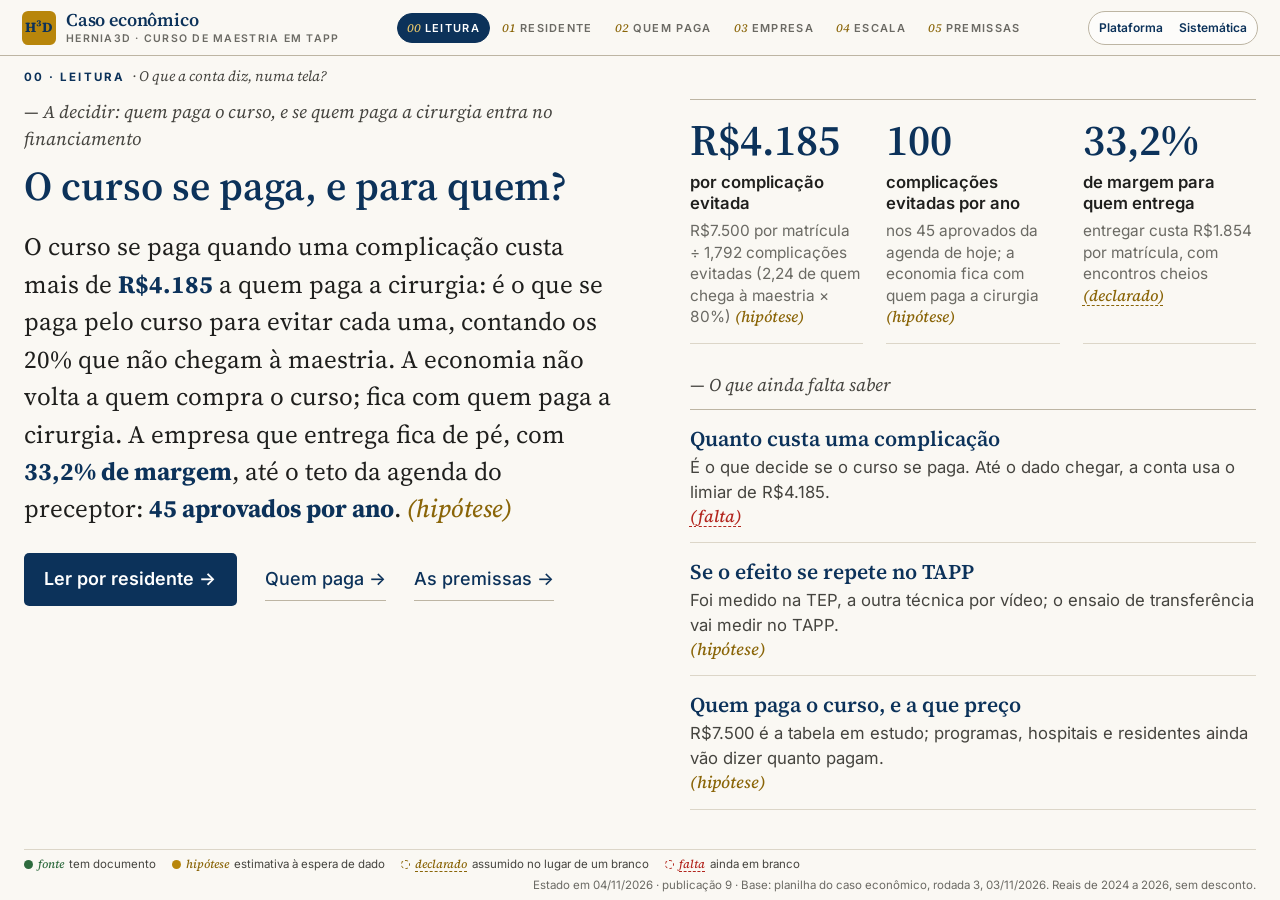
==== caso-economico/index.html @ 8621f770 "Publicação 9: As três peças As três peças passam a apontar umas para as outras: na barra da Sistemát" ====
<!doctype html>
<html lang="pt-BR">
<head>
<meta charset="utf-8">
<meta name="robots" content="noindex">
<meta name="description" content="Caso econômico do curso de maestria em TAPP Hernia3D: quanto custa, quanto evita, e para quem. Rodada 3 das premissas.">
<meta name="viewport" content="width=device-width, initial-scale=1">
<title>Caso Econômico Hernia3D</title>
<meta name="publicacao" content="9|2026-11-04">
<link rel="preconnect" href="https://fonts.googleapis.com">
<link rel="preconnect" href="https://fonts.gstatic.com" crossorigin>
<link href="https://fonts.googleapis.com/css2?family=Source+Serif+4:ital,opsz,wght@0,8..60,400;0,8..60,600;0,8..60,700;1,8..60,400;1,8..60,500&family=Inter:wght@400;500;600;700&display=swap" rel="stylesheet">
<style>
/* ============================================================
   Caso econômico Hernia3D, no molde da Sistemática (03/11/2026)
   Seis abas, uma tela cada, sem rolagem no desktop: a conta abre pela leitura (a decisão, a resposta, um número por
   razão, o que falta saber), e cada número sublinhado abre a sua conta na coluna da direita.
   A conta é por matrícula: só 80% chegam à maestria, e quem não chega também paga.
   Cores: vermelho, o que pesa (a curva de hoje, o que quem compra paga, o que falta, a agenda estourada); ouro, o curso;
   verde, a economia e a sobra; tinta, o resto, inclusive o ponto de hoje nas sensibilidades.
   Abaixo de 1180px a página empilha e rola; até 767px, a versão do celular.
   ============================================================ */
:root{
  --papel:#FAF8F3; --tinta:#0C325A; --primary:#14477A; --ouro:#B8860B; --ouro-texto:#8A6508; --ouro-claro:#F6EDD8;
  --risco:#B3261E; --ok:#2E6B3E; --tinta-clara:#E3EAF2;
  --filete:#DCD6C8; --filete-forte:#BDB5A3; --cinza:#6B6A64; --cinza-escuro:#45443F; --texto:#1F1F1D;
  --font:"Inter","Segoe UI",-apple-system,BlinkMacSystemFont,Roboto,sans-serif;
  --serif:"Source Serif 4",Georgia,"Times New Roman",serif;
  --header:56px; color-scheme:light;
}
*{box-sizing:border-box;margin:0;padding:0}
html,body{height:100%}
body{font-family:var(--font);background:var(--papel);color:var(--texto);line-height:1.5;overflow:hidden;-webkit-font-smoothing:antialiased;font-size:14px}
button{font:inherit;color:inherit;background:none;border:0;cursor:pointer;text-align:inherit}
ul{list-style:none}
a:focus-visible,button:focus-visible,[tabindex]:focus-visible{outline:2px solid var(--ouro);outline-offset:2px}
.leitura :focus-visible,.painel :focus-visible{outline-offset:-2px}
.so-leitor{position:absolute;width:1px;height:1px;overflow:hidden;clip-path:inset(50%);white-space:nowrap}

/* ---- a barra: a marca, as abas como pílulas e as outras duas peças (a mesma barra da Sistemática) ---- */
nav.barra{position:sticky;top:0;z-index:50;min-height:var(--header);display:flex;align-items:center;gap:18px;padding:6px 22px;background:var(--papel);border-bottom:1px solid var(--filete-forte)}
.brand{display:flex;align-items:center;gap:10px;text-decoration:none;color:var(--tinta);flex-shrink:0}
.brand-mark{width:34px;height:34px;border-radius:6px;background:var(--ouro);color:var(--tinta);font-family:var(--serif);font-weight:700;font-size:14px;letter-spacing:-.02em;display:flex;align-items:center;justify-content:center;flex-shrink:0}
.wm-nome{display:flex;flex-direction:column;font-family:var(--serif);font-size:18px;font-weight:600;line-height:1.05;letter-spacing:-.01em}
.wm-nome small{font-family:var(--font);font-size:10.5px;font-weight:600;letter-spacing:.12em;text-transform:uppercase;color:var(--cinza);margin-top:3px}
.nav-links{flex:1 1 auto;min-width:0;display:flex;flex-wrap:wrap;align-items:center;justify-content:safe center;gap:2px}
.nav-links.duas{display:grid;grid-template-columns:repeat(3,auto);justify-content:safe center;gap:2px 4px}
.f-aba{font-size:11.5px;font-weight:600;letter-spacing:.16em;text-transform:uppercase;color:var(--cinza);border:1px solid transparent;border-radius:999px;padding:6px 12px;white-space:nowrap}
.f-aba small{font-family:var(--serif);font-style:italic;font-size:12px;font-weight:500;color:var(--ouro-texto);margin-right:6px;letter-spacing:0;text-transform:none}
.f-aba:hover{color:var(--tinta);border-color:var(--filete-forte)}
.f-aba.on{background:var(--tinta);border-color:var(--tinta);color:#fff}
.f-aba.on small{color:#E8C66A}
/* a triangulação: cada peça aponta para as outras duas, numa pílula só, a mesma da Sistemática e da plataforma */
.pecas{display:inline-flex;align-items:center;gap:2px;padding:3px 4px 3px 5px;border:1px solid var(--filete-forte);border-radius:999px;background:rgba(255,255,255,.6);font-size:12.5px;white-space:nowrap;flex-shrink:0}
.pecas a{color:var(--tinta);font-weight:600;text-decoration:none;padding:4px 8px;border-radius:999px}
.pecas a:hover{background:#fff;text-decoration:underline;text-underline-offset:3px}
.irma-mark{width:24px;height:24px;border-radius:5px;background:var(--ouro);color:var(--tinta);font-family:var(--serif);font-weight:700;font-size:10px;display:flex;align-items:center;justify-content:center}
@media (max-width:1440px){.pecas{padding:3px}.pecas .irma-mark{display:none}.pecas a{padding:4px 7px;font-size:12px}}
@media (max-width:1360px){.f-aba{padding:5px 9px;letter-spacing:.12em;font-size:11px}.f-aba small{margin-right:4px}}
@media (prefers-reduced-motion:no-preference){.f-aba,.pecas a{transition:color .15s,background .15s,border-color .15s}}

/* ---- o palco: a altura exata da tela ---- */
.palco{display:flex;flex-direction:column;padding:10px 24px 6px;max-width:1800px;margin:0 auto}
.pergunta{flex:0 0 auto;margin:0 0 4px;font-family:var(--serif);font-style:italic;font-size:14.5px;font-weight:400;color:var(--cinza-escuro)}
.pergunta b{font-family:var(--font);font-style:normal;font-size:11.5px;font-weight:700;letter-spacing:.18em;text-transform:uppercase;color:var(--tinta);margin-right:4px}
.manchete{flex:0 0 auto;margin:0 0 10px;font-family:var(--serif);font-size:19px;font-weight:600;line-height:1.3;color:var(--tinta);max-width:120ch}
.manchete:empty{display:none}
.vistas{flex:1 1 auto;min-height:0}
.vista{display:none;height:100%}
.vista.on{display:grid}
.v-capa.on{display:block}
.v-dupla.on{grid-template-columns:minmax(0,1fr) minmax(300px,30%);gap:30px}
.painel,.leitura{min-height:0;height:100%;overflow:hidden}
.painel.rola,.leitura.rola{overflow:auto}
.leitura{border-left:1px solid var(--filete);padding-left:24px}

/* ---- o que se repete nas abas ---- */
.rot{font-size:11px;font-weight:700;letter-spacing:.16em;text-transform:uppercase;color:var(--cinza-escuro);margin:0 0 8px}
.sec{margin-bottom:22px}
.sec:last-child{margin-bottom:0}
.nota{font-size:12.5px;font-style:italic;color:var(--cinza);margin-top:8px}
/* um número que abre a sua conta: sublinhado pontilhado, como na Sistemática */
.n-ver{text-decoration:underline dotted 1.5px;text-underline-offset:4px;text-decoration-color:var(--filete-forte)}
.n-ver:hover{text-decoration-style:solid;text-decoration-color:currentColor}
.n-ver.on{background:var(--ouro-claro);border-radius:4px;box-shadow:0 0 0 3px var(--ouro-claro)}
/* a procedência, em itálico, como na Sistemática; e o ponto, nas listas */
.pr{font-family:var(--serif);font-style:italic;font-weight:500;white-space:nowrap}
.pr.fonte{color:var(--ok)} .pr.hip{color:var(--ouro-texto)} .pr.dec{color:var(--ouro-texto);text-decoration:underline dashed 1px;text-underline-offset:3px} .pr.falta{color:var(--risco);text-decoration:underline dashed 1px;text-underline-offset:3px} .pr.res{color:var(--cinza)}
.pt{display:inline-block;width:9px;height:9px;border-radius:50%;flex:none}
.pt.fonte{background:var(--ok)} .pt.hip{background:var(--ouro)} .pt.dec{border:1.5px dashed var(--ouro-texto)} .pt.falta{border:1.5px dashed var(--risco)} .pt.res{background:var(--filete-forte)}

/* ---- 00 · a leitura: a decisão, a resposta, três números e o que falta saber ---- */
.capa{display:grid;grid-template-columns:minmax(0,1.05fr) minmax(0,1fr);gap:56px;align-items:start;padding:6px 0 4px}
.kicker{font-family:var(--serif);font-style:italic;font-size:14px;color:var(--cinza-escuro);margin-bottom:8px}
.capa-q{font-family:var(--serif);font-size:32px;font-weight:600;line-height:1.15;color:var(--tinta);margin-bottom:14px}
.capa-r{font-family:var(--serif);font-size:19.5px;line-height:1.5;color:var(--texto)}
.capa-r b{font-weight:700;color:var(--tinta)}
.capa-bt{display:flex;flex-wrap:wrap;gap:12px 22px;align-items:center;margin-top:20px}
.bt-solido{background:var(--tinta);color:#fff;border-radius:4px;padding:10px 16px;font-weight:600;font-size:14px}
.bt-solido:hover{background:var(--primary)}
.bt-texto{color:var(--tinta);font-weight:500;font-size:14px;padding:6px 0;border-bottom:1px solid var(--filete-forte)}
.bt-texto:hover{border-bottom-color:var(--tinta)}
.tres{display:grid;grid-template-columns:repeat(3,minmax(0,1fr));gap:18px;border-top:1px solid var(--filete-forte);padding-top:14px;margin-bottom:22px}
.tres button{display:flex;flex-direction:column;justify-content:flex-start;border-bottom:1px solid var(--filete);padding-bottom:12px}
.tres b{display:block;font-family:var(--serif);font-size:34px;font-weight:600;line-height:1.05;color:var(--tinta)}
.tres button:hover b{text-decoration:underline;text-underline-offset:5px;text-decoration-thickness:1px}
.tres .t{display:block;font-size:13px;font-weight:600;line-height:1.3;color:var(--texto);margin-top:6px}
.tres .s{display:block;font-size:12px;line-height:1.4;color:var(--cinza);margin-top:4px}
.faltas{border-top:1px solid var(--filete-forte)}
.faltas button{display:block;width:100%;padding:10px 0;border-bottom:1px solid var(--filete)}
.faltas b{display:block;font-family:var(--serif);font-size:16.5px;font-weight:600;color:var(--tinta)}
.faltas span{display:block;font-size:13px;color:var(--cinza-escuro)}
.faltas button:hover b{text-decoration:underline;text-underline-offset:4px;text-decoration-thickness:1px}

/* ---- 01 · o residente: hoje e com o curso, e a conta de cada complicação evitada ---- */
.comp{display:grid;grid-template-columns:200px minmax(0,1fr);gap:10px 16px;align-items:center}
.comp-rot{font-size:11px;font-weight:700;letter-spacing:.14em;text-transform:uppercase;line-height:1.3}
.comp-rot small{display:block;font-size:12px;font-weight:400;letter-spacing:0;text-transform:none;color:var(--cinza-escuro)}
.comp-rot.hoje{color:var(--risco)} .comp-rot.com{color:var(--ouro-texto)}
.trilho{display:flex;align-items:center;gap:14px}
.trilho > div:last-child{display:flex;align-items:center;gap:10px}
.trilho small{font-size:12.5px;line-height:1.3;color:var(--cinza-escuro)}
.barra-h{height:40px;border-radius:5px;flex:none}
.barra-h.hoje{background:var(--risco)} .barra-h.com{background:var(--ouro)}
.trilho .v{font-family:var(--serif);font-size:30px;font-weight:600;line-height:1;white-space:nowrap}
.v.hoje{color:var(--risco)} .v.com{color:var(--ouro-texto)}
.evita{grid-column:2;font-size:14px;color:var(--ok);font-weight:600;border-top:1px dashed var(--filete-forte);padding-top:8px}
.evita b{font-family:var(--serif);font-size:20px}
.equacao{display:flex;align-items:stretch;gap:14px;flex-wrap:wrap}
.eq-b{flex:1 1 0;min-width:150px;background:#fff;border:1px solid var(--filete);border-radius:10px;padding:12px 16px}
.eq-b.res{border-color:var(--tinta);background:var(--tinta-clara)}
.eq-b b{display:block;font-family:var(--serif);font-size:32px;font-weight:600;line-height:1.1;color:var(--tinta)}
.eq-b span{display:block;font-size:12.5px;color:var(--cinza-escuro);margin-top:4px}
.eq-op{display:flex;align-items:center;font-family:var(--serif);font-size:32px;color:var(--cinza)}

/* ---- 02 · quem paga: o saldo de cada ator em três custos de complicação ---- */
.cen{display:grid;grid-template-columns:210px minmax(0,1fr) 170px;gap:10px 16px;align-items:center}
.cen-nome b{display:block;font-size:13.5px;color:var(--texto)}
.cen-nome span{display:block;font-size:12px;color:var(--cinza)}
.div{display:grid;align-items:center;position:relative}
.div::after{content:"";position:absolute;top:-6px;bottom:-6px;width:1px;background:var(--cinza);left:var(--zero)}
.div .esq{display:flex;justify-content:flex-end}
.div .dir{display:flex;justify-content:flex-start;align-items:center;gap:6px}
/* as barras são proporcionais ao valor; o rótulo fica dentro quando cabe, e fora (ao lado) quando a barra é curta */
.bar{height:30px;border-radius:4px;display:flex;align-items:center;padding:0 8px;font-size:12px;font-weight:600;color:#fff;white-space:nowrap;min-width:0;overflow:hidden}
.bar.paga{background:var(--risco);justify-content:flex-start}
.bar.ganha{background:var(--ok);justify-content:flex-end}
.bar-v{font-size:12px;font-weight:600;color:var(--ok);white-space:nowrap}
.saldo b{display:block;font-family:var(--serif);font-size:19px;font-weight:600;line-height:1.15}
.saldo span{display:block;font-size:12px;color:var(--cinza)}
.saldo.neg b{color:var(--risco)} .saldo.zero b{color:var(--tinta)} .saldo.pos b{color:var(--ok)}
.leg{display:flex;flex-wrap:wrap;gap:6px 18px;font-size:12.5px;color:var(--cinza-escuro);margin-top:12px}
.leg i{display:inline-block;width:12px;height:12px;border-radius:3px;vertical-align:-1px;margin-right:6px}
.reemb li{font-size:13.5px;padding:6px 0;border-bottom:1px solid var(--filete)}
.reemb li b{font-weight:600;color:var(--tinta)}
.reemb .abaixo{color:var(--risco);font-weight:600} .reemb .acima{color:var(--ok);font-weight:600}

/* ---- 03 · a empresa: para onde vai o preço ---- */
.pilhas{display:grid;grid-template-columns:150px minmax(0,1fr) 110px;gap:12px 16px;align-items:center}
.pilha-nome b{display:block;font-size:13.5px}
.pilha-nome span{display:block;font-size:12px;color:var(--cinza)}
.pilha{display:flex;height:46px;border-radius:5px;overflow:hidden}
.seg{display:flex;align-items:center;justify-content:center;min-width:0;overflow:hidden;font-size:12px;font-weight:600;white-space:nowrap;color:#fff;border-right:2px solid var(--papel)}
.seg:last-child{border-right:0}
.seg.direto{background:var(--tinta)} .seg.prec{background:var(--primary)} .seg.opex{background:var(--filete-forte);color:var(--texto)} .seg.imp{background:var(--filete);color:var(--texto)} .seg.lucro{background:var(--ok)}
.seg.fora,.seg.opex.fora,.seg.imp.fora{color:transparent}
button.seg:hover{filter:brightness(1.12)}
.seg.on{box-shadow:inset 0 0 0 2px #fff,inset 0 0 0 4px var(--tinta)}
.pilha .seg:focus-visible{outline:2px solid #fff;outline-offset:-3px;box-shadow:inset 0 0 0 5px var(--tinta)}
.marg b{display:block;font-family:var(--serif);font-size:24px;font-weight:600;color:var(--ok);line-height:1.1}
.marg span{display:block;font-size:12px;color:var(--cinza)}
.leg .direto{background:var(--tinta)} .leg .prec{background:var(--primary)} .leg .opex{background:var(--filete-forte)} .leg .imp{background:var(--filete)} .leg .lucro{background:var(--ok)} .leg .paga{background:var(--risco)} .leg .ganha{background:var(--ok)} .leg .passa{background:var(--risco)}
.colunas{display:flex;align-items:flex-end;gap:12px;height:150px;border-bottom:1px solid var(--filete-forte);padding:0 4px}
.col{flex:1 1 0;display:flex;flex-direction:column;align-items:center;justify-content:flex-end;height:100%;min-width:0}
.col .cv{font-size:12.5px;font-weight:600;color:var(--cinza-escuro);margin-bottom:4px;white-space:nowrap}
.col .cb{width:100%;max-width:70px;background:var(--filete-forte);border-radius:4px 4px 0 0}
.col.hoje .cb{background:var(--tinta)} .col.hoje .cv{color:var(--tinta)}
.col-rot{display:flex;gap:12px;padding:6px 4px 0}
.col-rot span{flex:1 1 0;text-align:center;font-size:12px;color:var(--cinza-escuro);min-width:0}
.col-rot span.hoje{color:var(--tinta);font-weight:700}
.linha-eq{font-size:14px;color:var(--texto);margin-top:12px}
.linha-eq b{font-family:var(--serif);font-size:20px;color:var(--tinta)}

/* ---- 04 · a escala: do país à turma, e o que limita ---- */
.funil{display:flex;align-items:stretch;gap:8px}
.f-passo{flex:1 1 0;min-width:0;border-top:3px solid var(--tinta);background:#fff;border-radius:0 0 8px 8px;padding:10px 12px 12px;display:block}
.f-passo.cap{border-top-color:var(--ouro)} .f-passo.ok{border-top-color:var(--ok)}
.f-passo b{display:block;font-family:var(--serif);font-size:30px;font-weight:600;line-height:1.05;color:var(--tinta);white-space:nowrap}
.f-passo.ok b{color:var(--ok)}
.f-passo span{display:block;font-size:12.5px;line-height:1.35;color:var(--cinza-escuro);margin-top:4px}
.f-passo:hover,.f-passo.on{background:var(--ouro-claro)}
.f-seta{display:flex;align-items:center;color:var(--filete-forte);font-size:18px}
.chips{display:flex;flex-wrap:wrap;gap:8px 22px;margin-top:12px;font-size:13.5px;color:var(--cinza-escuro)}
.chips b{font-family:var(--serif);font-size:17px;color:var(--tinta)}
.proj .colunas{height:160px;position:relative}
.proj .col{position:relative;z-index:1}
.proj .col .cv{background:var(--papel);padding:0 4px;border-radius:3px}
.proj .col .cb{background:var(--ouro)}
.proj .col.passa .cb{background:var(--risco)} .proj .col.passa .cv{color:var(--risco)}
/* a linha da agenda de hoje passa por trás das colunas; o rótulo de cada coluna fica por cima dela */
.agenda{position:absolute;left:0;right:0;border-top:2px dashed var(--tinta)}
.leg .agenda-leg{width:22px;height:0;border-top:2px dashed var(--tinta);border-radius:0;vertical-align:4px;background:none}

/* ---- 05 · as premissas: quatro colunas, um ponto de procedência por linha ---- */
.premissas{display:grid;grid-template-columns:repeat(4,minmax(0,1fr));gap:0 22px;align-items:start}
.grupo{margin-bottom:12px}
.grupo h4{font-size:11px;font-weight:700;letter-spacing:.14em;text-transform:uppercase;color:var(--tinta);border-bottom:1px solid var(--filete-forte);padding-bottom:5px;margin-bottom:2px}
.prem{display:grid;grid-template-columns:auto minmax(0,1fr) auto;gap:8px;align-items:center;width:100%;padding:4px;border-bottom:1px solid var(--filete);font-size:12.5px;line-height:1.3;border-radius:3px}
.prem:hover{background:#fff}
.prem.on{background:var(--ouro-claro)}
.prem .pv{font-weight:600;font-variant-numeric:tabular-nums;white-space:nowrap;color:var(--tinta)}

/* ---- a leitura e as fichas, na coluna da direita ---- */
.bloco{padding-bottom:12px;margin-bottom:12px;border-bottom:1px solid var(--filete)}
.bloco:last-of-type{border-bottom:0}
.leitura p{font-size:13.5px;line-height:1.5;margin-bottom:6px}
.leitura .rot{font-size:11px;line-height:1.3;margin:0 0 8px}
.leitura .achado{font-family:var(--serif);font-size:17px;font-weight:600;line-height:1.35;color:var(--tinta);margin-bottom:8px}
.leitura .dica{font-size:12.5px;font-style:italic;color:var(--cinza)}
.l-elo{display:block;margin-top:10px;font-family:var(--serif);font-style:italic;font-size:15px;color:var(--primary)}
.l-elo:hover{text-decoration:underline}
.volta{font-size:13px;color:var(--primary);margin-bottom:10px}
.volta:hover{text-decoration:underline}
.ficha h3{font-family:var(--serif);font-size:18px;font-weight:600;line-height:1.25;color:var(--tinta)}
.leitura .f-valor{font-family:var(--serif);font-size:24px;font-weight:600;color:var(--tinta);line-height:1.2;margin:2px 0 4px}
.leitura .ficha .rot{margin:10px 0 3px}
.leitura .f-val{font-size:13px;line-height:1.45;margin-bottom:3px}
.f-val b{color:var(--tinta)}
.leitura .f-ressalva{border-left:3px solid var(--ouro);padding-left:10px;font-size:13px;line-height:1.45;color:var(--cinza-escuro);margin-top:10px}
.leitura .f-vem{display:flex;flex-wrap:wrap;gap:2px 14px;font-size:12.5px;line-height:1.4;margin:0}
.f-vem button{display:inline-flex;align-items:center;gap:6px;color:var(--primary)}
.f-vem button:hover{text-decoration:underline}
.leitura .f-st{font-size:12.5px;color:var(--cinza-escuro)}
.leitura .f-texto{font-size:13px;line-height:1.45;color:var(--texto)}
.leitura .f-livro{font-size:12px;color:var(--cinza);margin-top:8px}
.mais{font-size:12.5px;color:var(--primary);text-decoration:underline dotted;text-underline-offset:3px}
.sens{width:100%;border-collapse:collapse;font-size:12.5px;line-height:1.3}
.sens th{font-size:10.5px;font-weight:700;letter-spacing:.1em;text-transform:uppercase;color:var(--cinza);text-align:right;padding:2px 6px;border-bottom:1px solid var(--filete-forte)}
.sens th:first-child,.sens td:first-child{text-align:left}
.sens td{text-align:right;padding:2px 6px;border-bottom:1px solid var(--filete);font-variant-numeric:tabular-nums;white-space:nowrap}
.sens tr.hoje td{font-weight:700;color:var(--tinta);background:var(--tinta-clara)}
.sens td.neg{color:var(--risco)} .sens td.pos{color:var(--ok)}

/* ---- a legenda e o carimbo, no pé ---- */
.legenda{flex:0 0 auto;display:flex;flex-wrap:wrap;align-items:center;gap:4px 16px;margin-top:8px;padding-top:6px;border-top:1px solid var(--filete);font-size:11.5px;color:var(--cinza-escuro)}
.legenda > span{display:inline-flex;align-items:center;gap:5px}
.carimbo{margin-left:auto;color:var(--cinza)}

/* ---- empilhada (até 1180px): a página rola, a barra fica parada e as abas ganham linha própria ---- */
@media (max-width:1180px){
  html,body{height:auto}
  body{overflow:auto}
  nav.barra{flex-wrap:wrap;gap:6px 14px;padding:8px 16px}
  .nav-links{flex:1 1 100%;order:3}
  .pecas{margin-left:auto}
  .palco{height:auto!important;padding:12px 18px 14px}
  .vista.on{display:block;height:auto}
  .painel,.leitura{height:auto;overflow:visible}
  .v-dupla .leitura{border-left:0;padding-left:0;border-top:1px solid var(--filete-forte);margin-top:22px;padding-top:16px}
  .f-aba,.bt-texto,.volta,.l-elo,.n-ver,.mais,.brand,.pecas,.pecas a{min-height:36px}
  .n-ver{min-width:36px}
  .prem,.f-vem button{min-height:36px}
}
@media (max-width:1180px) and (max-height:500px){nav.barra{position:static}}
/* tablet estreito (até 960px): a capa numa coluna, a lista das premissas em duas */
@media (max-width:960px){
  .capa{grid-template-columns:1fr;gap:26px}
  .premissas{grid-template-columns:repeat(2,minmax(0,1fr))}
}
/* ---- celular (até 767px) ---- */
@media (max-width:767px){
  nav.barra{padding:6px 12px;gap:6px 10px}
  .wm-nome small{display:none}
  .pecas{padding:2px 3px;font-size:12px}
  .pecas .irma-mark{display:none}
  .pecas a{padding:6px}
  .nav-links,.nav-links.duas{display:grid;grid-template-columns:repeat(3,auto);justify-content:stretch;gap:4px}
  .f-aba{display:flex;align-items:center;justify-content:center;font-size:12px;letter-spacing:.06em;padding:0 6px}
  .palco{padding:10px 14px 14px}
  .manchete{font-size:17px}
  .rot,.leitura .rot,.comp-rot,.grupo h4,.sens th,.legenda,.pergunta b{font-size:12px}
  .capa{gap:26px}
  .capa-q{font-size:26px}
  .capa-r{font-size:17.5px}
  .tres{grid-template-columns:1fr;gap:10px}
  .comp,.cen,.pilhas{grid-template-columns:1fr}
  .evita{grid-column:1}
  .trilho{flex-wrap:wrap;row-gap:6px}
  .trilho .v{font-size:24px}
  .equacao{flex-direction:column}
  .eq-op{justify-content:center}
  .pilha{width:100%!important}
  .funil{flex-direction:column}
  .f-seta{justify-content:center;transform:rotate(90deg)}
  .premissas{grid-template-columns:1fr}
  .sens td{white-space:normal}
  .sens th{letter-spacing:.04em}
  .sens th,.sens td{padding:2px 4px}
  .carimbo{margin-left:0}
}
/* nas telas mais estreitas (360px), a barra aperta as margens para a pílula das peças não descer de linha */
/* telas muito estreitas (abaixo de 360px): o número da aba sobe para cima do nome, como na Sistemática, para as três
   colunas caberem sem rolagem lateral */
@media (max-width:359px){
  .nav-links,.nav-links.duas{grid-template-columns:repeat(3,minmax(0,1fr))}
  .f-aba{flex-direction:column;justify-content:center;gap:0;padding:2px 3px;letter-spacing:0;line-height:1.15}
  .f-aba small{margin-right:0}
}
@media (max-width:389px){
  nav.barra{padding:6px 10px}
  .brand{gap:8px}
  .brand-mark{width:30px;height:30px;font-size:13px}
  .wm-nome{font-size:16px}
  .pecas a{padding:6px 4px}
}
</style>
</head>
<body>
<nav class="barra">
  <a class="brand" href="?vista=leitura" data-vai="leitura"><span class="brand-mark" aria-hidden="true">H³D</span><span class="wm-nome">Caso econômico<small><span class="wm-marca">Hernia3D · </span>curso de maestria em TAPP</small></span></a>
  <div class="nav-links" id="abas" role="tablist" aria-label="as seis abas da conta"></div>
  <!-- a triangulação: cada peça aponta para as outras duas. Na publicação, os endereços do vault viram os do site -->
  <div class="pecas" role="group" aria-label="as outras peças do Hernia3D">
    <span class="irma-mark" aria-hidden="true">H³D</span>
    <a href="../" data-irma title="Plataforma do residente">Plataforma</a>
    <a href="../sistematica/" data-irma title="Sistemática Hernia3D">Sistemática</a>
  </div>
</nav>
<main class="palco">
  <h1 class="pergunta" id="pergunta"></h1>
  <h2 class="manchete" id="manchete"></h2>
  <p class="so-leitor" id="anuncio" aria-live="polite"></p>
  <div class="vistas">
    <section class="vista v-capa" id="v-leitura" role="tabpanel" aria-label="Leitura"><div class="painel" id="p-leitura" data-cresce="1.3"></div></section>
    <section class="vista v-dupla" id="v-residente" role="tabpanel" aria-label="Residente"><div class="painel" id="p-residente" data-cresce="1.3"></div><aside class="leitura" id="l-residente" data-cresce="1.2"></aside></section>
    <section class="vista v-dupla" id="v-pagador" role="tabpanel" aria-label="Quem paga"><div class="painel" id="p-pagador" data-cresce="1.3"></div><aside class="leitura" id="l-pagador" data-cresce="1.2"></aside></section>
    <section class="vista v-dupla" id="v-empresa" role="tabpanel" aria-label="Empresa"><div class="painel" id="p-empresa" data-cresce="1.3"></div><aside class="leitura" id="l-empresa" data-cresce="1.2"></aside></section>
    <section class="vista v-dupla" id="v-escala" role="tabpanel" aria-label="Escala"><div class="painel" id="p-escala" data-cresce="1.3"></div><aside class="leitura" id="l-escala" data-cresce="1.2"></aside></section>
    <section class="vista v-dupla" id="v-premissas" role="tabpanel" aria-label="Premissas"><div class="painel" id="p-premissas" data-cresce="1.25"></div><aside class="leitura" id="l-premissas" data-cresce="1.2"></aside></section>
  </div>
  <p class="legenda">
    <span><span class="pt fonte" aria-hidden="true"></span><span class="pr fonte">fonte</span> tem documento</span>
    <span><span class="pt hip" aria-hidden="true"></span><span class="pr hip">hipótese</span> estimativa à espera de dado</span>
    <span><span class="pt dec" aria-hidden="true"></span><span class="pr dec">declarado</span> assumido no lugar de um branco</span>
    <span><span class="pt falta" aria-hidden="true"></span><span class="pr falta">falta</span> ainda em branco</span>
    <span class="carimbo" id="carimbo"></span>
  </p>
</main>

<script id="caso-json" type="application/json">/*CASO_JSON*/{"rodada": 3, "atualizado": "2026-11-03", "fonte": "planilha do caso econômico", "por_residente": {"casos_janela": 10, "taxa_hoje": 0.293, "taxa_com": 0.069, "complicacoes_hoje": 2.93, "complicacoes_com": 0.69, "evitadas": 2.24, "custo_complic_hoje": 12262.83, "custo_complic_com": 4762.83, "preco_curso": 7500, "total_hoje": 12262.83, "total_com": 12262.83, "diferenca": 0, "rcei": 4185.27, "rcei_volume": 3055.25}, "cenarios": [{"nome": "piso", "rotulo": "Piso: duas AIH do SUS", "custo_complicacao": 1936.1, "economia": 3469.49, "liquido": 4030.51, "leitura": "não se paga: a economia fica abaixo do preço"}, {"nome": "base", "rotulo": "Caso-base: o limiar", "custo_complicacao": 4185.27, "economia": 7500, "liquido": 0, "leitura": "empata por construção"}, {"nome": "teto", "rotulo": "Teto: complicação grave", "custo_complicacao": 10000, "economia": 17920, "liquido": -10420, "leitura": "dominante: o curso se paga e sobra"}], "capacidade": {"agenda_aprovados_ano": 44.8, "capacidade_ano": 44.8, "matriculados_ano": 56, "modelos_necessarios": 8, "modelos_a_imprimir": 5, "capex_modelos": 22500, "amortizacao_por_matriculado": 150, "amortizacao_5_anos": 42000, "custo_modelos_necessarios": 36000, "evitadas_ano": 100.35, "economia_ano_base": 420000, "economia_ano_piso": 194291.51, "economia_ano_teto": 1003520, "receita_ano": 420000, "lucro_ano": 139370, "turma_evitadas": 10.75, "turma_economia": 45000, "horas_mes": 8, "horas_por_aprovado": 2.14285714285714, "modelos": 3, "residentes_por_modelo_ano": 6.0, "turma": 6, "custo_modelo": 4500, "encontros_ano": 4, "residentes_por_encontro": 11.2, "presencial_h": 8, "live_h": 2, "devolutiva_h": 1.25}, "pagador": {"internacoes_sp": 29194, "por_video": 671.46, "fracao_video": 0.023, "sus_aberta": 968.05, "sus_video": 586.88, "sus_delta": -381.17, "suplementar_aberta": 586.93, "suplementar_video": 1259.36, "suplementar_delta": 672.43, "residentes_ativos": 4299, "residentes_r1": 1537, "todos_evitadas_ano": 2754.3, "todos_economia_ano": 11527500, "todos_custo_ano": 11527500}, "empresa": {"custo_entrega": 1854.17, "lucro_tabela": 2488.75, "lucro_volume": 1486.38, "margem_tabela": 0.331833, "margem_volume": 0.271484, "folga_horas_aprovado": 5.63, "preco_tabela": 7500, "preco_volume": 5475, "custo_direto_sem_supervisao": 1254.17, "preceptor_por_matriculado": 428.57, "custo_hora": 250, "taxa_maestria": 0.8, "turma_isolada": {"turma": 6, "preceptor": 666.67, "entrega": 2187.5, "margem": 0.3025, "equilibrio": 2916.67}}, "sensibilidade": {"preco": [{"preco": 4000, "rcei": 2232.14, "liq_piso": 530.51, "liq_base": -3500, "liq_teto": -13920}, {"preco": 5475, "rcei": 3055.25, "liq_piso": 2005.51, "liq_base": -2025, "liq_teto": -12445}, {"preco": 6000, "rcei": 3348.21, "liq_piso": 2530.51, "liq_base": -1500, "liq_teto": -11920}, {"preco": 6750, "rcei": 3766.74, "liq_piso": 3280.51, "liq_base": -750, "liq_teto": -11170}, {"preco": 7500, "rcei": 4185.27, "liq_piso": 4030.51, "liq_base": 0, "liq_teto": -10420}, {"preco": 9500, "rcei": 5301.34, "liq_piso": 6030.51, "liq_base": 2000, "liq_teto": -8420}], "horas": [{"horas": 1.25, "preceptor": 250, "entrega": 1604.17, "lucro": 2653.75, "margem": 0.353833}, {"horas": 2.5, "preceptor": 500, "entrega": 1954.17, "lucro": 2422.75, "margem": 0.323033}, {"horas": 3.75, "preceptor": 750, "entrega": 2304.17, "lucro": 2191.75, "margem": 0.292233}, {"horas": 4.5, "preceptor": 900, "entrega": 2514.17, "lucro": 2053.15, "margem": 0.273753}, {"horas": 6, "preceptor": 1200, "entrega": 2934.17, "lucro": 1775.95, "margem": 0.236793}], "custo_hora": [{"custo_hora": 150, "preceptor": 257.14, "entrega": 1614.17, "lucro": 2647.15, "margem": 0.352953}, {"custo_hora": 250, "preceptor": 428.57, "entrega": 1854.17, "lucro": 2488.75, "margem": 0.331833}, {"custo_hora": 400, "preceptor": 685.71, "entrega": 2214.17, "lucro": 2251.15, "margem": 0.300153}]}, "projecao": {"adocao": [0.02, 0.05, 0.1, 0.18, 0.28], "matriculados": [31, 77, 154, 277, 430], "receita": [232500, 577500, 1155000, 2077500, 3225000], "lucro": [77151.25, 191633.75, 383267.5, 689383.75, 1070162.5], "modelos": [5, 11, 21, 37, 58], "horas_mes": [4.43, 11, 22, 39.57, 61.43], "capex": [9000, 27000, 45000, 72000, 94500], "fluxo": [68151.25, 164633.75, 338267.5, 617383.75, 975662.5], "vpl": 1244232.96, "gasto_adotantes_total": 7267500, "economia_total": 7267500, "impacto_liquido_total": 0}, "premissas": [{"linha": 6, "id": "—", "premissa": "Novos residentes R1/ano (Brasil)", "valor": 1537, "unidade": "residentes/ano", "fonte": "Scheffer 2024 (CNRM/MEC)", "status": "✅ fonte", "camada": "A", "derivacao": "É a base de 'se todos treinassem' e da curva de adoção. ATENÇÃO: não é a capacidade do curso (ver linha 48 e Caso_Economico).", "ja_se_sabe": "Scheffer 2024", "pergunta": "—", "atualizado": "2026-08-19"}, {"linha": 7, "id": "—", "premissa": "Casos TAPP na janela de risco (desfecho primario do ECR)", "valor": 10, "unidade": "casos/residente", "fonte": "parametros_ecr.md, secao 1 - desfecho primario", "status": "⚠️ hipótese", "camada": "A", "derivacao": "Janela do desfecho primário do ECR (parametros_ecr.md). RESSALVA: a curva do TAPP dura 37,5 casos (Sivakumar 2023); a janela de 10 é onde o Zendejas mediu complicação, não o fim da curva.", "ja_se_sabe": "parametros_ecr.md §1", "pergunta": "—", "atualizado": "2026-09-23"}, {"linha": 10, "id": "10", "premissa": "Taxa complicacao intraoperatoria - SEM mastery learning (controle)", "valor": 0.29, "unidade": "proporcao/caso", "fonte": "Zendejas 2011 Table 3", "status": "✅ fonte", "camada": "A", "derivacao": "Zendejas 2011 é TEP, com currículo supervisionado. A transferência no TAPP não foi demonstrada: o efeito entra como proxy. As taxas pós-operatórias (linhas 13–15) ficam como referência e NÃO entram na conta.", "ja_se_sabe": "Zendejas 2011, Table 3", "pergunta": "—", "atualizado": "2026-08-24"}, {"linha": 11, "id": "—", "premissa": "Taxa complicacao intraoperatoria - COM mastery learning (intervencao)", "valor": 0.07, "unidade": "proporcao/caso", "fonte": "Zendejas 2011 Table 3", "status": "✅ fonte", "camada": "A", "derivacao": "Zendejas 2011 é TEP, com currículo supervisionado. A transferência no TAPP não foi demonstrada: o efeito entra como proxy. As taxas pós-operatórias (linhas 13–15) ficam como referência e NÃO entram na conta.", "ja_se_sabe": "Zendejas 2011, Table 3", "pergunta": "—", "atualizado": "2026-08-24"}, {"linha": 18, "id": "18", "premissa": "Custo de fabricação do modelo 3D - em escala (R$4.500)", "valor": 4500, "unidade": "R$/unidade", "fonte": "Informado por gráfica de escala", "status": "✅ fonte", "camada": "B", "derivacao": "Cotação gráfica de escala. Substituiu R$5.000 e R$250 (Barros 2024). Entra na conta só pelo rateio da linha 36.", "ja_se_sabe": "Decisão de projeto", "pergunta": "—", "atualizado": "2026-09-22"}, {"linha": 25, "id": "25", "premissa": "Custo de uma complicação - PISO (sensibilidade)", "valor": 1936.1, "unidade": "R$/complicacao", "fonte": "Estimativa - dobro de uma internação de hérnia aberta (2 × R$968,05: valor médio pago por AIH no SIH-SUS, SP 2024; não é a tabela SIGTAP)", "status": "⚠️ hipótese", "camada": "A", "derivacao": "2 × AIH de hérnia inguinal aberta no SUS-SP 2024 (2 × R$968,05). RESSALVA: nenhum estudo brasileiro mede o custo da complicação diretamente (busca de 24/08/2026); é um piso, não uma média. RESSALVA (02/11/2026): R$968,05 é o valor total médio pago por AIH em SP, acima da tabela SIGTAP federal. Na tabela (competência 10/2026), uma reoperação paga R$596,33 (hernioplastia recidivante) a R$739,97 (unilateral, R$637,97, mais a tela, R$102); 2 AIH dariam R$1.192,66 a R$1.479,94. Fora de SP o piso cai. Mantido o valor de SP até decidir qual vale.", "ja_se_sabe": "SIH-SUS 2024", "pergunta": "5.1", "atualizado": "2026-11-02"}, {"linha": 26, "id": "26", "premissa": "Custo de uma complicação - TETO (sensibilidade)", "valor": 10000, "unidade": "R$/complicacao", "fonte": "Complicação estimativa por julgamento, não cálculo", "status": "⚠️ hipótese", "camada": "B", "derivacao": "Juízo, não cálculo: complicação grave com reoperação. Só entra como sensibilidade (dominância).", "ja_se_sabe": null, "pergunta": "5.1", "atualizado": "2026-08-24"}, {"linha": 33, "id": "33", "premissa": "Preco do curso (tabela / avulso) BASE DO RCEI]", "valor": 7500, "unidade": "R$/residente", "fonte": "conclusao sessao 31/08 - dossie CONITEC / residencia SUS. Perspectiva SUS-comprador: e este valor, nao o custo de entrega, que entra no RCEI. Preco-ANCORA (referencia/lista), sessao 02/09/2026: fica no cenario baseado em evidencia (duracao teto) com folga e só excede o limiar no canto duplamente conservador (duracao piso x reducao pos-op). Banda de negociacao/piso de acordo: R$5.500-6.000, que passa em todos os cenarios.", "status": "⚠️ hipótese", "camada": "A", "derivacao": "Decisão de projeto, não disposição a pagar medida. A ficha da conversa (pergunta 6) é a fonte prevista.", "ja_se_sabe": "Cursos de referência: R$2.000 só a teoria · R$13.000 com a prática · R$4.200 numa unidade regional", "pergunta": "6", "atualizado": "2026-09-02"}, {"linha": 34, "id": "34", "premissa": "Preco/curso - maior faixa de volume (20+)", "valor": 5475, "unidade": "R$/residente", "fonte": "conclusao 31/08 - cirurgiao em transicao; NAO avaliado vs limiar CONITEC", "status": "⚠️ hipótese", "camada": "A", "derivacao": "Escada de volume da decisão de projeto: 5–9 R$6.750 · 10–19 R$6.000 · 20+ R$5.475.", "ja_se_sabe": null, "pergunta": "6", "atualizado": "2026-09-02"}, {"linha": 35, "id": "35", "premissa": "CAPEX kit laparoscopico de baixo custo", "valor": 3500, "unidade": "R$/kit", "fonte": "camera USB + monitor COMUM + box trainer + pincas + trocartes; sem torre, sem eletrocauterio. Kurashima 2011 / Hanssen-JAWS 2022 / Nishihara 2017 (01_evidencias/solucoes/competidores/)", "status": "⚠️ hipótese", "camada": "B", "derivacao": "Câmera USB + monitor comum + box trainer + pinças + trocartes; sem torre. Cotação por fazer.", "ja_se_sabe": null, "pergunta": "4", "atualizado": "2026-08-31"}, {"linha": 36, "id": "36", "premissa": "N residentes por modelo 3D (vida útil 5 anos)", "valor": 30, "unidade": "residentes", "fonte": "Decisão de projeto (13/10/2026): 5 anos / 30 residentes. Substituiu 3 anos / 18 (sessão 31/08).", "status": "✅ fonte", "camada": "B", "derivacao": "6 residentes por modelo por ano. O modelo custa R$4.500 e é amortizado no preço: R$150 por residente (30 em 5 anos). Modelos a mais são impressos sob demanda; não são gargalo (Caso_Economico, bloco C). RESSALVA (02/11/2026): o residente fica com o modelo em casa por até 12 semanas (≥16 sessões, 2 por semana), então um modelo atende cerca de 4 residentes por ano (52 ÷ 12 = 4,3), não 6. Se a vida útil for de 5 anos, são cerca de 22 residentes por modelo, e a amortização sobe de R$150 para cerca de R$208; se for de 30 usos, fica em R$150, mas leva cerca de 7 anos. E Caso_Economico!B21 conta só os aprovados, mas todo matriculado usa um modelo: na capacidade, 56 ÷ 4,3 = 13 modelos, não 8. Valor mantido até decidir o prazo do empréstimo e a vida útil.", "ja_se_sabe": null, "pergunta": "—", "atualizado": "2026-11-02"}, {"linha": 37, "id": "37", "premissa": "N residentes por kit laparoscopico (diluicao efetiva)", "valor": 24, "unidade": "residentes", "fonte": "6/coorte x 4 anos - premissa 31/08", "status": "⚠️ hipótese", "camada": "B", "derivacao": "6 por coorte × 4 anos de vida útil do kit (sessão 31/08).", "ja_se_sabe": null, "pergunta": "—", "atualizado": "2026-08-31"}, {"linha": 38, "id": "38", "premissa": "Consumiveis por residente (SEM tacks; inclui reposicao EVA estimada)", "valor": 350, "unidade": "R$/residente", "fonte": "premissa 31/08 - GAP: custo/frequencia EVA", "status": "⚠️ hipótese", "camada": "B", "derivacao": "Sem fonte para a reposição do EVA; no MATTU cada peritônio de USD 100 aguentou ~150 tentativas (Zendejas 2012).", "ja_se_sabe": null, "pergunta": "—", "atualizado": "2026-08-31"}, {"linha": 39, "id": "39", "premissa": "Horas do preceptor por residente APROVADO (devolutiva + presencial e live diluídos pela turma)", "valor": 2.14, "unidade": "h/aprovado", "fonte": "Fórmula sobre as premissas do encontro (linhas 77–80): devolutiva ÷ (1 − (presencial + live) × encontros ÷ horas do preceptor no ano). Com 4 encontros de 8 h, live de 2 h e devolutiva de 1,25 h em 96 h/ano: 2,14 h por aprovado (eram 2,5 h com 6 encontros de 6 h). Limiar: até 5,6 h por aprovado cabem no preço de tabela com margem de 24,6% (Caso_Economico!B46; eram 4,5 h por residente na rodada 2).", "status": "⚠️ declarado", "camada": "A", "derivacao": "RESSALVA: o modelo descartado gastava 4 h de vídeo individual por residente; o novo é em grupo e só para quem chegou à maestria. A devolutiva (1,25 h) é mais da metade: um assistente triando os registros libera mais horas do que juntar encontros. ATENÇÃO: é a premissa que mais move a margem (R$250 por hora). RESSALVA (03/11/2026): as 2,14 h por aprovado supõem encontros cheios, com as 96 h do ano usadas por inteiro (cerca de 11 aprovados por encontro). Numa turma isolada de 6 matriculados (4,8 aprovados), mantidos o encontro de 8 h e a live de 2 h, o preceptor dá 10 h de presencial e live e 6 h de devolutiva (1,25 h × 4,8): 16 h, ou R$666,67 por matriculado em vez de R$428,57. Aí o custo de entrega vai a R$2.187,50, a margem na tabela a 30,25% e o preço de equilíbrio a R$2.916,67, quase os valores de antes da decisão de projeto. É o caso conservador: no formato de turma de 6 das linhas 78 e 79 (encontro de 6 h e live de 1,5 h), seriam 13,5 h e R$562,50 por matriculado, com custo de entrega de R$2.041,67, margem de 31,5% na tabela e equilíbrio de R$2.722,22. A conta só troca o preceptor: a frota (linha 36) fica como está.", "ja_se_sabe": "modelo antigo: 4 h por residente", "pergunta": "2.2", "atualizado": "2026-11-03"}, {"linha": 40, "id": "40", "premissa": "Custo-hora do preceptor", "valor": 250, "unidade": "R$/hora", "fonte": "premissa 31/08 (faixa 150-400)", "status": "⚠️ hipótese", "camada": "B", "derivacao": "Faixa R$150–400 (sessão 31/08). Sensibilidade na aba Analise_Sensibilidade.", "ja_se_sabe": null, "pergunta": "2.2", "atualizado": "2026-08-31"}, {"linha": 41, "id": "41", "premissa": "Hosting de video + certificacao + admin por residente", "valor": 250, "unidade": "R$/residente", "fonte": "A plataforma cotada FORA do escopo - premissa 31/08", "status": "⚠️ hipótese", "camada": "B", "derivacao": "A plataforma cotada (R$123.000) fora do curso; hospedagem interina enxuta.", "ja_se_sabe": null, "pergunta": "—", "atualizado": "2026-08-31"}, {"linha": 42, "id": "42", "premissa": "Contingencia sobre o custo direto de entrega", "valor": 0.4, "unidade": "fracao", "fonte": "premissa 31/08", "status": "⚠️ hipótese", "camada": "B", "derivacao": "Cobre EVA, hospedagem e deslocamento sem fonte.", "ja_se_sabe": null, "pergunta": "—", "atualizado": "2026-08-31"}, {"linha": 43, "id": "43", "premissa": "OPEX", "valor": 0.25, "unidade": "fracao da receita", "fonte": "premissa 31/08 (v1 tinha OPEX = 0)", "status": "⚠️ hipótese", "camada": "B", "derivacao": "Premissa de sessão, não dado do projeto; nenhum custo de vendas/BD foi levantado.", "ja_se_sabe": null, "pergunta": "—", "atualizado": "2026-08-31"}, {"linha": 46, "id": "46", "premissa": "Taxa que chega à maestria (fração dos matriculados que faz a live e o presencial)", "valor": 0.8, "unidade": "fração", "fonte": "Hipótese desta análise: Zendejas 2012 teve 100% em currículo supervisionado; no autoguiado de 12 semanas, assumir 80%. Muda o limiar: o curso se paga, por matrícula, a partir de R$7.500 ÷ (2,24 × 80%) = R$4.185 por complicação; com 60%, seriam R$5.580; com 100%, R$3.348. E muda o custo por matriculado (rateio da supervisão).", "status": "⚠️ declarado", "camada": "B", "derivacao": "Só quem chega à maestria usa o preceptor (live, presencial e devolutiva): por matriculado, o preceptor custa h por aprovado × custo-hora × esta taxa (Custo_Entrega!B5). Até 02/11/2026 a fórmula dividia pela taxa: R$669,64 por matriculado em vez de R$428,57. Os R$428,57 valem com encontros cheios; numa turma isolada de 6, cerca de R$667 (ver linha 39). ALTERNATIVA: com 60%, R$321,43 por matriculado; com 100%, R$535,71 (por aprovado, o custo fica em R$535,71). RESSALVA: como o residente corrige erro sem supervisor nas ≥16 sessões é o risco pedagógico.", "ja_se_sabe": "Zendejas 2012: 100%, mas supervisionado", "pergunta": "2.1", "atualizado": "2026-11-03"}, {"linha": 47, "id": "47", "premissa": "Custo de uma complicação intraoperatória - CASO-BASE (= limiar: o valor em que o curso se paga)", "valor": 4185.27, "unidade": "R$/complicação", "fonte": "Decisão de 21/10/2026: o caso-base é o próprio ponto de virada (preço de tabela ÷ complicações evitadas por matrícula, 2,24 × 80% que chegam à maestria = R$4.185,27; até 03/11/2026, sem os 80%, eram R$3.348,21). Leitura: 'se uma complicação custar isto ou mais para quem paga a cirurgia, o curso se paga'. Substituir pela fórmula o dado do Dr. Paulo (linha 57) quando chegar.", "status": "⚠️ declarado", "camada": "A", "derivacao": "RESSALVA: é circular por construção (custo líquido = 0 no caso-base); por isso o piso (linha 25) e o teto (linha 26) entram sempre ao lado. ATENÇÃO: se o preço mudar, o caso-base muda junto. CORREÇÃO (03/11/2026): o limiar conta os 80% que chegam à maestria. Os 20% que não chegam também pagam e não evitam complicação; por isso o limiar é o preço ÷ (2,24 × 80%) = R$4.185,27 por matrícula, e não R$3.348,21, que supunha todos na maestria. Na capacidade, a economia do caso-base (R$420.000 por ano) passa a empatar com a receita, como deve.", "ja_se_sabe": "faixa R$1.936–10.000 sem fonte primária", "pergunta": "5.1", "atualizado": "2026-11-03"}, {"linha": 48, "id": "48", "premissa": "Horas/mês do Dr. Paulo para o curso", "valor": 8, "unidade": "h/mês", "fonte": "Hipótese desta análise: 2 h por semana (uma tarde a cada duas semanas). Capacidade = 8 h × 12 ÷ 2,14 h por aprovado ≈ 45 aprovados/ano. É o único teto do curso: os modelos imprimem-se sob demanda (R$4.500, 6 aprovados por modelo por ano) e são amortizados no preço (R$150 por matriculado).", "status": "⚠️ declarado", "camada": "A", "derivacao": "ATENÇÃO: 45 aprovados/ano pedem 8 modelos (5 a imprimir, R$22.500); os 56 matriculados/ano recolhem R$42.000 de amortização em 5 anos, mais que os R$36.000 dos 8 modelos. RESSALVA (02/11/2026): essa conta supõe 6 residentes por modelo por ano e conta só os aprovados; com o modelo em casa por até 12 semanas cabem cerca de 4 por ano, e todo matriculado usa um modelo: seriam cerca de 13 (ver linha 36). O modelo vai em comodato, dentro da taxa. RESSALVA: nada no vault confirma a disponibilidade; pergunta 2.5 do roteiro.", "ja_se_sabe": "é o teto do curso; nada no vault responde", "pergunta": "2.5", "atualizado": "2026-11-03"}, {"linha": 49, "id": "49", "premissa": "Preço do curso - piloto", "valor": 5475, "unidade": "R$/residente", "fonte": "Hipótese desta análise: o piloto cobra o preço de volume (R$5.475). Se for interno, zero: a conta vira custo do estudo. Limiar: R$2.916,67 numa turma isolada de 6, com o preceptor (rodada 3, ressalva da linha 39); era R$1.672,22 sem o preceptor (rodada 2).", "status": "⚠️ declarado", "camada": "B", "derivacao": "ALTERNATIVA: piloto gratuito para os 18 do estudo 2.0 = R$33.375 de custo de entrega sem receita, com encontros cheios (18 × R$1.854,17); em três turmas isoladas de 6, cerca de R$39.375 (18 × R$2.187,50, o caso conservador da linha 39); no formato de turma de 6 das linhas 78 e 79, R$36.750 (18 × R$2.041,67).", "ja_se_sabe": "pode ser interno ou zero", "pergunta": "1.3", "atualizado": "2026-11-03"}, {"linha": 50, "id": "50", "premissa": "Residentes por coorte no piloto", "valor": 6, "unidade": "residentes", "fonte": "Hipótese desta análise: 6 por coorte, como no estudo 2.0 (3 coortes × 6 = 18). Limiar: 3,1 residentes amortizam os modelos (rodada 2).", "status": "⚠️ declarado", "camada": "B", "derivacao": "RESSALVA: vale para o piloto; na operação a turma do encontro é a linha 81 (aprovados ÷ encontros).", "ja_se_sabe": "6/coorte (31/08) · 18 no estudo", "pergunta": "1.2", "atualizado": "2026-10-21"}, {"linha": 51, "id": "51", "premissa": "Deslocamento e espaço do encontro presencial - custo para o curso, por turma", "valor": 0, "unidade": "R$/turma", "fonte": "Zero declarado: o Einstein cederia sala e torre, a confirmar; o deslocamento é do residente. Com 0, o custo do presencial deixa de ficar ⚪.", "status": "⚠️ declarado", "camada": "B", "derivacao": "RESSALVA: a contingência de 40% absorve até R$358,33 por residente (rodada 2) se o espaço vier a ser cobrado.", "ja_se_sabe": "nunca entrou em planilha", "pergunta": "2.3", "atualizado": "2026-11-03"}, {"linha": 52, "id": "52", "premissa": "Aluguel do kit - nível 1, por residente (receita do curso)", "valor": 145.83, "unidade": "R$/residente", "fonte": "Hipótese desta análise: repasse do custo diluído do kit (R$3.500 ÷ 24 = R$145,83), sem margem. Preço comercial a definir.", "status": "⚠️ declarado", "camada": "B", "derivacao": "RESSALVA: abaixo disto o aluguel subsidia o residente; acima, vira receita. O residente dos níveis 2 e 3 compra o próprio kit.", "ja_se_sabe": "a aba Kit da plataforma tem CTA sem preço", "pergunta": "3.1", "atualizado": "2026-10-21"}, {"linha": 53, "id": "53", "premissa": "Envio e devolução do kit, por residente", "valor": 120, "unidade": "R$/residente", "fonte": "Hipótese desta análise: caixa de 5 kg, ida e volta por transportadora, SP → capitais. Faixa R$80–150.", "status": "⚠️ declarado", "camada": "B", "derivacao": "RESSALVA: sem cotação; entra no custo do curso só se o aluguel não cobrir.", "ja_se_sabe": "sem cotação no vault", "pergunta": "3.2", "atualizado": "2026-10-21"}, {"linha": 54, "id": "54", "premissa": "Produção dos pré-módulos (custo fixo)", "valor": 0, "unidade": "R$", "fonte": "Zero declarado: os 3 módulos de nivelamento são produzidos pela equipe e ainda não estão prontos. O preparo anatômico com jogo saiu de tudo: não entra nesta conta. Com 0, o ponto de equilíbrio deixa de ficar ⚪. Limiar: até R$67.875 mantêm o equilíbrio de uma turma de 18 na tabela, com o preceptor (18 × (R$7.500 − R$1.875 de OPEX − R$1.854,17), rodada 3); eram R$78.675 sem o preceptor (rodada 2).", "status": "⚠️ declarado", "camada": "B", "derivacao": "ALTERNATIVA: terceirizar a produção (vídeo + roteiro) custa R$15.000–40.000 por estimativa de mercado, dentro do limiar.", "ja_se_sabe": "3 módulos de nivelamento, ainda não prontos", "pergunta": "4.1", "atualizado": "2026-11-03"}, {"linha": 55, "id": "55", "premissa": "Logística de robótica e RV do estudo 2.0", "valor": 0, "unidade": "R$", "fonte": "Zero declarado: o Einstein cederia torre, robótica e RV para o estudo, a confirmar; a verba livre é R$0, qualquer custo quebra o orçamento.", "status": "⚠️ declarado", "camada": "B", "derivacao": "ATENÇÃO: lacuna continua aberta; o zero é o único valor compatível com a verba.", "ja_se_sabe": "verba livre zerada", "pergunta": "6.1", "atualizado": "2026-11-03"}, {"linha": 56, "id": "56", "premissa": "Impostos sobre o EBIT", "valor": 0.34, "unidade": "fração", "fonte": "Decisão de projeto: 34% do EBIT (IRPJ + CSLL, lucro real). Antes estava fixo dentro das fórmulas de Economia_Unitaria.", "status": "✅ fonte", "camada": "B", "derivacao": null, "ja_se_sabe": null, "pergunta": "—", "atualizado": "2026-10-21"}, {"linha": 57, "id": "57", "premissa": "Custo de uma complicação na prática do Dr. Paulo", "valor": null, "unidade": "R$/complicação", "fonte": "Prometido na reunião de 23/09/2026. Quando chegar: digitar aqui e trocar a fórmula da linha 47 por =B57.", "status": "⚪ falta", "camada": "A", "derivacao": null, "ja_se_sabe": "faixa R$1.936–10.000 sem fonte primária; o caso-base (linha 47) ocupa o lugar até lá", "pergunta": "5.1", "atualizado": "2026-10-21"}, {"linha": 60, "id": "—", "premissa": "Internações por hérnia inguinal no SUS-SP em 2024", "valor": 29194, "unidade": "internações", "fonte": "SIH-SUS 2024 (datasus_sih_hernia_sp_2024_extraido.md)", "status": "✅ fonte", "camada": "B", "derivacao": null, "ja_se_sabe": null, "pergunta": "—", "atualizado": "2026-10-21"}, {"linha": 61, "id": "—", "premissa": "Fração por videolaparoscopia no SUS-SP em 2024", "valor": 0.02, "unidade": "fração", "fonte": "SIH-SUS 2024: 2,30% das internações. (0,78% nacional e 1,37% são números antigos; não usar.)", "status": "✅ fonte", "camada": "B", "derivacao": "ATENÇÃO: o Mercado do programa dizia 0,62% sem fonte; o vault registra 2,30% em SP.", "ja_se_sabe": null, "pergunta": "—", "atualizado": "2026-10-21"}, {"linha": 62, "id": "—", "premissa": "SUS paga por hérnia inguinal aberta (AIH)", "valor": 968.05, "unidade": "R$/caso", "fonte": "SIH-SUS 2024", "status": "✅ fonte", "camada": "B", "derivacao": null, "ja_se_sabe": null, "pergunta": "—", "atualizado": "2026-10-21"}, {"linha": 63, "id": "63", "premissa": "SUS paga por hérnia inguinal por vídeo (AIH)", "valor": 586.88, "unidade": "R$/caso", "fonte": "SIH-SUS 2024: −R$381,17 (−39%) em relação à aberta", "status": "✅ fonte", "camada": "B", "derivacao": null, "ja_se_sabe": null, "pergunta": "—", "atualizado": "2026-10-21"}, {"linha": 64, "id": "—", "premissa": "Saúde suplementar paga por hérnia aberta", "valor": 586.93, "unidade": "R$/caso", "fonte": "D-TISS 2024", "status": "✅ fonte", "camada": "B", "derivacao": null, "ja_se_sabe": null, "pergunta": "—", "atualizado": "2026-10-21"}, {"linha": 65, "id": "65", "premissa": "Saúde suplementar paga por hérnia por vídeo", "valor": 1259.36, "unidade": "R$/caso", "fonte": "D-TISS 2024: +R$672,43 (+115%)", "status": "✅ fonte", "camada": "B", "derivacao": null, "ja_se_sabe": null, "pergunta": "—", "atualizado": "2026-10-21"}, {"linha": 66, "id": "66", "premissa": "Modelos 3D já existentes (unidades)", "valor": 3, "unidade": "modelos", "fonte": "Decisão de projeto: 1 existente + 2 unidades da verba (gráfica do lote piloto). Os demais são impressos sob demanda (linha 18) e amortizados no preço.", "status": "✅ fonte", "camada": "B", "derivacao": "Não é gargalo: cada modelo a mais (R$4.500) atende 6 aprovados/ano e se paga com a amortização de R$150 por matriculado. RESSALVA (02/11/2026): com o modelo em casa por até 12 semanas, cabem cerca de 4 residentes por modelo por ano (ver linha 36).", "ja_se_sabe": null, "pergunta": "—", "atualizado": "2026-11-02"}, {"linha": 70, "id": "—", "premissa": "Adoção no ano 1", "valor": 0.02, "unidade": "fração", "fonte": "Hipótese de sessão (22/09/2026): 2% → 28%, não validada.", "status": "⚠️ hipótese", "camada": "B", "derivacao": "ATENÇÃO: a adoção exige modelos e preceptores que o curso não tem (Projecao_5_anos, linhas de capacidade).", "ja_se_sabe": null, "pergunta": "—", "atualizado": "2026-10-21"}, {"linha": 71, "id": "—", "premissa": "Adoção no ano 2", "valor": 0.05, "unidade": "fração", "fonte": "Hipótese de sessão (22/09/2026): 2% → 28%, não validada.", "status": "⚠️ hipótese", "camada": "B", "derivacao": "ATENÇÃO: a adoção exige modelos e preceptores que o curso não tem (Projecao_5_anos, linhas de capacidade).", "ja_se_sabe": null, "pergunta": "—", "atualizado": "2026-10-21"}, {"linha": 72, "id": "—", "premissa": "Adoção no ano 3", "valor": 0.1, "unidade": "fração", "fonte": "Hipótese de sessão (22/09/2026): 2% → 28%, não validada.", "status": "⚠️ hipótese", "camada": "B", "derivacao": "ATENÇÃO: a adoção exige modelos e preceptores que o curso não tem (Projecao_5_anos, linhas de capacidade).", "ja_se_sabe": null, "pergunta": "—", "atualizado": "2026-10-21"}, {"linha": 73, "id": "—", "premissa": "Adoção no ano 4", "valor": 0.18, "unidade": "fração", "fonte": "Hipótese de sessão (22/09/2026): 2% → 28%, não validada.", "status": "⚠️ hipótese", "camada": "B", "derivacao": "ATENÇÃO: a adoção exige modelos e preceptores que o curso não tem (Projecao_5_anos, linhas de capacidade).", "ja_se_sabe": null, "pergunta": "—", "atualizado": "2026-10-21"}, {"linha": 74, "id": "—", "premissa": "Adoção no ano 5", "valor": 0.28, "unidade": "fração", "fonte": "Hipótese de sessão (22/09/2026): 2% → 28%, não validada.", "status": "⚠️ hipótese", "camada": "B", "derivacao": "ATENÇÃO: a adoção exige modelos e preceptores que o curso não tem (Projecao_5_anos, linhas de capacidade).", "ja_se_sabe": null, "pergunta": "—", "atualizado": "2026-10-21"}, {"linha": 77, "id": "—", "premissa": "Encontros presenciais por ano", "valor": 4, "unidade": "encontros/ano", "fonte": "Hipótese desta análise: um encontro ao fim de cada ciclo de 12 semanas. Espera de até 3 meses entre a maestria e o presencial.", "status": "⚠️ declarado", "camada": "A", "derivacao": "ALTERNATIVA, pela fórmula da linha 39: 6 encontros de 8 h, com a live de 2 h, dão 3,33 h por aprovado e 29 aprovados por ano (cerca de 5 por encontro, espera de até 2 meses); com encontros de 6 h, como na conta antiga da linha 39, seriam 2,5 h e cerca de 38 por ano. 3 encontros de 8 h dão 1,82 h e 53 por ano (cerca de 18 por encontro, espera de até 4 meses), se um encontro de duas estações comportar essa turma. RESSALVA: concentrar em poucas datas transforma o fluxo do mastery learning em lotes e cria fila no gargalo.", "ja_se_sabe": null, "pergunta": "2.3", "atualizado": "2026-11-03"}, {"linha": 78, "id": "—", "premissa": "Duração do encontro presencial", "valor": 8, "unidade": "h/encontro", "fonte": "Hipótese desta análise: 8 h com turma de ~11 em duas estações (torre e robótica, que o Einstein cederia, a confirmar), cerca de 1 h de mão na torre por residente. Com turma de 6, 6 h.", "status": "⚠️ declarado", "camada": "B", "derivacao": "RESSALVA: a segunda estação pede um assistente ou residente-chefe.", "ja_se_sabe": null, "pergunta": "2.2", "atualizado": "2026-11-03"}, {"linha": 79, "id": "—", "premissa": "Duração da live por turma", "valor": 2, "unidade": "h/encontro", "fonte": "Hipótese desta análise: uma live de 2 h por turma antes do presencial (1,5 h com turma de 6).", "status": "⚠️ declarado", "camada": "B", "derivacao": null, "ja_se_sabe": null, "pergunta": "2.2", "atualizado": "2026-10-21"}, {"linha": 80, "id": "—", "premissa": "Devolutiva individual por aprovado (registros de maestria)", "valor": 1.25, "unidade": "h/aprovado", "fonte": "Hipótese desta análise: conferência dos registros das 2 sessões de maestria e devolutiva individual. É o componente que não dilui com a turma.", "status": "⚠️ declarado", "camada": "A", "derivacao": "ALTERNATIVA: assistente faz a triagem e o Dr. Paulo só valida: 0,5 h. Pela fórmula da linha 39, a agenda passa de 45 para 112 aprovados por ano, 28 por encontro; nessa escala o teto passa a ser a turma que cabe num encontro de duas estações, que ainda não está declarada. RESSALVA: sem fonte; pergunta 2.2 do roteiro.", "ja_se_sabe": null, "pergunta": "2.2", "atualizado": "2026-11-03"}, {"linha": 81, "id": "—", "premissa": "Residentes por encontro (resultado, não premissa)", "valor": 11.2, "unidade": "residentes/encontro", "fonte": "Saída: aprovados por ano ÷ encontros por ano. Com 4 encontros, cerca de 11.", "status": "✅ fonte", "camada": "—", "derivacao": null, "ja_se_sabe": null, "pergunta": "—", "atualizado": "2026-10-21"}]}/*FIM_CASO_JSON*/</script>
<script>
(function () {
  "use strict";
  var raw = document.getElementById("caso-json").textContent.replace(/\/\*CASO_JSON\*\/|\/\*FIM_CASO_JSON\*\//g, "").trim();
  var C = JSON.parse(raw);
  if (!C.por_residente) { document.getElementById("pergunta").textContent = "Painel sem dados: rode exporta_caso_economico.py."; return; }
  var R = C.por_residente, S = C.cenarios, K = C.capacidade, P = C.pagador, E = C.empresa, J = C.projecao, SENS = C.sensibilidade;
  var piso = S[0], base = S[1], teto = S[2], T = E.turma_isolada;

  /* ---------- formatos ---------- */
  function num(x, dec) { return Number(x).toLocaleString("pt-BR", { minimumFractionDigits: dec || 0, maximumFractionDigits: dec || 0 }); }
  function brl(x, dec) { if (x === null || x === undefined) return "—"; return (x < 0 ? "−" : "") + "R$" + num(Math.abs(x), dec); }
  function pct(x, dec) { return num(x * 100, dec || 0) + "%"; }
  // as casas que o número pede: 6 h, 2,5 h, 2,14 h
  function numc(x) { return num(x, x % 1 ? (Math.abs(Math.round(x * 10) - x * 10) < 1e-9 ? 1 : 2) : 0); }
  function mil(x) { var a = Math.abs(x); return (x < 0 ? "−" : "") + "R$" + (a >= 1e6 ? num(a / 1e6, 1) + " mi" : a >= 1e3 ? num(Math.round(a / 1e3)) + " mil" : num(a)); }
  function esc(s) { return String(s == null ? "" : s).replace(/[&<>"']/g, function (c) { return { "&": "&amp;", "<": "&lt;", ">": "&gt;", '"': "&quot;", "'": "&#39;" }[c]; }); }
  function data(s) { return s ? s.split("-").reverse().join("/") : ""; }
  var TOQUE = window.matchMedia && window.matchMedia("(pointer: coarse)").matches ? "Toque" : "Clique";
  var SUAVE = !(window.matchMedia && window.matchMedia("(prefers-reduced-motion: reduce)").matches);

  /* ---------- as premissas: rótulo curto, valor e procedência ---------- */
  var PREM = {};
  C.premissas.forEach(function (p) { PREM[p.linha] = p; });
  var ROT = {
    6: "Novos residentes por ano (R1, Brasil)", 7: "Casos na janela de risco", 10: "Complicação por caso, sem o curso", 11: "Complicação por caso, com o curso",
    18: "Custo de um modelo", 25: "Custo de uma complicação: piso", 26: "Custo de uma complicação: teto", 33: "Preço de tabela", 34: "Preço no volume (20 ou mais)",
    35: "Kit de baixo custo, na compra", 36: "Residentes por modelo, na vida útil", 37: "Residentes por kit", 38: "Consumíveis por residente",
    39: "Horas do preceptor por aprovado", 40: "Custo-hora do preceptor", 41: "Vídeo, certificado e administração", 42: "Contingência sobre a entrega",
    43: "OPEX, sobre a receita", 46: "Chegam à maestria", 47: "Custo de uma complicação: caso-base", 48: "Horas do preceptor por mês", 49: "Preço do piloto",
    50: "Residentes na turma do piloto", 51: "Espaço e deslocamento do encontro", 52: "Aluguel do kit (porta 1)", 53: "Envio e devolução do kit",
    54: "Produção dos pré-módulos", 55: "Robótica e RV do estudo 2.0", 56: "Impostos sobre o lucro", 57: "Custo de uma complicação, na prática",
    60: "Internações por hérnia inguinal, SUS-SP", 61: "Fração feita por vídeo, SUS-SP", 62: "O SUS paga pela via aberta", 63: "O SUS paga pela via por vídeo",
    64: "A operadora paga pela via aberta", 65: "A operadora paga pela via por vídeo", 66: "Modelos que já existem",
    70: "Adoção no ano 1", 71: "Adoção no ano 2", 72: "Adoção no ano 3", 73: "Adoção no ano 4", 74: "Adoção no ano 5",
    77: "Encontros presenciais por ano", 78: "Duração do encontro", 79: "Duração da live", 80: "Devolutiva por aprovado", 81: "Residentes por encontro"
  };
  // os valores que o livro arredonda a duas casas e que a tela mostra com uma a mais
  var EXATO = { 10: R.taxa_hoje, 11: R.taxa_com, 61: P.fracao_video };
  // a linha 81 é uma conta (aprovados ÷ encontros), não premissa: aparece como resultado e fica fora da contagem
  var RESULTADOS = [81];
  function prem(l) { return PREM[l] || { linha: l, premissa: "", valor: null, unidade: "", status: "" }; }
  function rotulo(l) { return ROT[l] || prem(l).premissa || ("linha " + l); }
  function status(l) {
    if (RESULTADOS.indexOf(+l) >= 0) return "res";
    var s = prem(l).status || "";
    return s.indexOf("fonte") >= 0 ? "fonte" : s.indexOf("declarado") >= 0 ? "dec" : s.indexOf("falta") >= 0 ? "falta" : "hip";
  }
  var NOME_ST = { fonte: "fonte", hip: "hipótese", dec: "declarado", falta: "falta", res: "resultado" };
  function marca(st) { return "<span class='pr " + st + "'>(" + NOME_ST[st] + ")</span>"; }
  function valor(l) {
    var p = prem(l), v = EXATO[l] !== undefined ? EXATO[l] : p.valor, u = (p.unidade || "").toLowerCase();
    if (v === null || v === undefined) return "em branco";
    if (u.indexOf("r$") === 0) return brl(v, v % 1 ? 2 : 0);
    if (u.indexOf("fra") === 0 || u.indexOf("propor") === 0) return pct(v, Math.round(v * 1000) % 10 ? 1 : 0);
    if (u.charAt(0) === "h") return num(v, v % 1 ? 2 : 0) + " h";
    return num(v, v % 1 ? 1 : 0);
  }
  var OPEX = prem(43).valor, IMP = prem(56).valor, CONT = prem(42).valor;

  /* ---------- as contas que a tela usa, derivadas do JSON ---------- */
  var evit = R.evitadas, preco = R.preco_curso, M = E.taxa_maestria;
  var evitM = evit * M;                                                              // complicações evitadas por matrícula
  var precCont = E.custo_entrega - E.custo_direto_sem_supervisao;                  // o preceptor, já com a contingência
  var opexT = E.preco_tabela * OPEX, impT = (E.preco_tabela - E.custo_entrega - opexT) * IMP;
  var opexV = E.preco_volume * OPEX, impV = (E.preco_volume - E.custo_entrega - opexV) * IMP;
  var equil = E.custo_entrega / (1 - OPEX);
  var kit = prem(35).valor / prem(37).valor;                                       // o kit no custo: R$3.500 ÷ 24 residentes
  var entregaSemKit = E.custo_entrega - kit * (1 + CONT);
  var margSemKit = Math.max(E.preco_tabela * (1 - OPEX) - entregaSemKit, 0) * (1 - IMP) / E.preco_tabela;
  var precoPiloto = prem(49).valor, margIsoPiloto = Math.max(precoPiloto * (1 - OPEX) - T.entrega, 0) * (1 - IMP) / precoPiloto;
  var USOS_ANO = 52 / 12, frota = Math.ceil(K.matriculados_ano / USOS_ANO), amort12 = K.custo_modelo / (USOS_ANO * 5);
  var cap = Math.round(K.capacidade_ano), mat = Math.round(K.matriculados_ano);
  var hTodos = P.residentes_r1 * M * K.horas_por_aprovado / 12, agendasTodos = Math.ceil(hTodos / K.horas_mes);
  var H = J.horas_mes, ano2 = 0; while (ano2 < H.length && H[ano2] <= K.horas_mes) ano2++;
  var agendasFim = Math.ceil(H[H.length - 1] / K.horas_mes);
  var LISTA = C.premissas.filter(function (p) { return RESULTADOS.indexOf(p.linha) < 0; });
  var ST = { fonte: 0, hip: 0, dec: 0, falta: 0 }, EM_FALTA = [];
  LISTA.forEach(function (p) { var s = status(p.linha); ST[s]++; if (s === "falta") EM_FALTA.push(p.linha); });
  // a leitura de cada cenário sai da conta, e não de um rótulo escrito à mão
  function leituraCen(s) { var r = s.economia / preco; return Math.abs(r - 1) < 1e-6 ? "a economia iguala o preço" : r < 1 ? "a economia cobre " + pct(r) + " do preço" : "a economia é " + num(r, 1) + " vezes o preço"; }
  var SUB_CEN = { piso: "duas internações pagas pelo SUS", base: "o limiar: o curso empata", teto: "uma complicação grave" };

  /* ---------- pedaços de HTML ---------- */
  function ver(id, html, cls) { return "<button type='button' class='n-ver" + (cls ? " " + cls : "") + "' data-conta='" + id + "'>" + html + "</button>"; }
  function linhaPrem(l) {
    return "<button type='button' data-prem='" + l + "' title='" + esc(rotulo(l)) + ": " + valor(l) + "'><span class='pt " + status(l) + "' aria-hidden='true'></span>" +
      esc(rotulo(l)) + "<span class='so-leitor'> (" + NOME_ST[status(l)] + ")</span></button>";
  }
  function elo(vista, texto, volta) { return "<button type='button' class='l-elo' data-vai='" + vista + "'>" + (volta ? "← " : "→ ") + esc(texto) + "</button>"; }
  function bloco(rot, corpo) { return "<div class='bloco'><p class='rot'>" + rot + "</p>" + corpo + "</div>"; }
  function sensTabela(cab, linhas, hojeIdx) {
    return "<table class='sens'><tr>" + cab.map(function (c) { return "<th>" + c + "</th>"; }).join("") + "</tr>" +
      linhas.map(function (l, i) { return "<tr" + (i === hojeIdx ? " class='hoje'" : "") + ">" + l.map(function (c) { return "<td" + (c.cls ? " class='" + c.cls + "'" : "") + ">" + (c.t !== undefined ? c.t : c) + "</td>"; }).join("") + "</tr>"; }).join("") + "</table>";
  }
  // a ficha de um número: o valor, a conta com os valores de hoje, o que muda se uma premissa mudar, a ressalva e as premissas
  function ficha(o) {
    return "<button type='button' class='volta' data-volta>← a leitura da aba</button><div class='ficha'><h3 tabindex='-1'>" + esc(o.titulo) + "</h3>" +
      (o.valor ? "<p class='f-valor'>" + o.valor + "</p>" : "") +
      (o.valores ? "<p class='rot'>A conta</p>" + o.valores.map(function (v) { return "<p class='f-val'>" + v + "</p>"; }).join("") : "") +
      (o.sens ? "<p class='rot'>" + o.sensRot + "</p>" + o.sens : "") +
      (o.ressalva ? "<p class='f-ressalva'>" + o.ressalva + "</p>" : "") +
      (o.vem ? "<p class='rot'>Vem de</p><p class='f-vem'>" + o.vem.map(linhaPrem).join("") + "</p>" : "") + "</div>";
  }
  function saldo(v) { return v > 0 ? "falta " + brl(v) : v < 0 ? "sobra " + brl(-v) : "empata"; }

  /* ---------- as fichas: cada número sublinhado abre a sua conta ---------- */
  var FICHAS = {
    "c-hoje": function () { return ficha({ titulo: "Complicações esperadas hoje", valor: num(R.complicacoes_hoje, 2) + " por residente",
      valores: [pct(R.taxa_hoje, 1) + " × " + R.casos_janela + " casos = <b>" + num(R.complicacoes_hoje, 2) + "</b>"],
      ressalva: "É a taxa do grupo de controle de um ensaio na TEP (Zendejas 2011), a outra técnica de hérnia por vídeo.", vem: [10, 7] }); },
    "c-com": function () { return ficha({ titulo: "Complicações esperadas com o curso", valor: num(R.complicacoes_com, 2) + " em quem chega à maestria",
      valores: [pct(R.taxa_com, 1) + " × " + R.casos_janela + " casos = <b>" + num(R.complicacoes_com, 2) + "</b>"],
      ressalva: "É a taxa de quem treinou até a maestria no mesmo ensaio, na TEP e num currículo supervisionado. No TAPP ainda não foi medida.", vem: [11, 7] }); },
    "c-evitadas": function () { return ficha({ titulo: "Complicações evitadas", valor: num(evit, 2) + " por quem chega à maestria · " + num(evitM, 3) + " por matrícula",
      valores: ["(" + pct(R.taxa_hoje, 1) + " − " + pct(R.taxa_com, 1) + ") × " + R.casos_janela + " = <b>" + num(evit, 2) + "</b>, ou " + pct(1 - R.complicacoes_com / R.complicacoes_hoje) + " a menos, em quem chega à maestria",
        num(evit, 2) + " × " + pct(M) + " que chegam = <b>" + num(evitM, 3) + "</b> por matrícula"],
      ressalva: "Quem não chega à maestria também paga, e a conta supõe que não evita complicação.", vem: [10, 11, 7, 46] }); },
    "c-preco": function () { return ficha({ titulo: "O preço do curso", valor: brl(preco) + " por matrícula",
      valores: ["Tabela: <b>" + brl(E.preco_tabela) + "</b>", "Volume, de 20 matrículas para cima: <b>" + brl(E.preco_volume) + "</b>", "Piloto: <b>" + valor(49) + "</b>"],
      ressalva: "É decisão de projeto, não o que alguém já aceitou pagar. O preço está em estudo, com perguntas a residentes, programas e hospitais.", vem: [33, 34, 49] }); },
    "c-rcei": function () {
      var hoje = -1, l = SENS.preco.map(function (s, i) { if (s.preco === preco) hoje = i; return [brl(s.preco), brl(s.rcei)]; });
      return ficha({ titulo: "Custo por complicação evitada, por matrícula", valor: brl(R.rcei),
        valores: [brl(preco) + " ÷ (" + num(evit, 2) + " × " + pct(M) + ") = " + brl(preco) + " ÷ " + num(evitM, 3) + " = <b>" + brl(R.rcei, 2) + "</b>",
          "No preço de volume: " + brl(E.preco_volume) + " ÷ " + num(evitM, 3) + " = <b>" + brl(R.rcei_volume, 2) + "</b>"],
        sensRot: "Se o preço mudar", sens: sensTabela(["preço", "por complicação evitada"], l, hoje),
        ressalva: "Conta os 20% que pagam e não chegam à maestria. Diz quanto custa cada complicação evitada; não diz se é caro ou barato, porque isso depende do custo real de uma complicação.",
        vem: [33, 10, 11, 7, 46] }); },
    "c-cenarios": function () {
      var hoje = -1, l = SENS.preco.map(function (s, i) { if (s.preco === preco) hoje = i;
        return [brl(s.preco)].concat([s.liq_piso, s.liq_base, s.liq_teto].map(function (v) { return { t: saldo(v), cls: v > 0 ? "neg" : v < 0 ? "pos" : "" }; })); });
      return ficha({ titulo: "Quanto sobra, ou falta, por matrícula",
        valores: S.map(function (s) { return "<b>" + esc(s.rotulo.split(":")[0]) + "</b>: " + num(evitM, 3) + " × " + brl(s.custo_complicacao) + " = " + brl(s.economia) + "; " + (s.liquido > 0 ? "faltam " + brl(s.liquido) : s.liquido < 0 ? "sobram " + brl(-s.liquido) : "empata"); }),
        sensRot: "Se o preço mudar", sens: sensTabela(["preço", "piso", brl(base.custo_complicacao), "teto"], l, hoje),
        ressalva: "O caso-base é o próprio limiar: empata por construção. O custo de uma complicação na prática ainda falta.", vem: [25, 47, 26, 57, 46] }); },
    "c-reemb": function () { return ficha({ titulo: "O que quem paga a cirurgia já paga pela via por vídeo",
      valores: ["SUS: " + brl(P.sus_video, 2) + " pelo vídeo, contra " + brl(P.sus_aberta, 2) + " pela via aberta: <b>" + brl(P.sus_delta, 2) + "</b> por caso (" + pct(-P.sus_delta / P.sus_aberta) + " a menos)",
        "Operadora: " + brl(P.suplementar_video, 2) + " contra " + brl(P.suplementar_aberta, 2) + ": <b>+" + brl(P.suplementar_delta, 2) + "</b> por caso",
        "SUS-SP, 2024: " + num(P.internacoes_sp) + " internações por hérnia inguinal, " + pct(P.fracao_video, 1) + " por vídeo (" + num(Math.round(P.por_video)) + ")"],
      vem: [62, 63, 64, 65, 60, 61] }); },
    "c-entrega": function () { return ficha({ titulo: "Custo de entrega por matrícula", valor: brl(E.custo_entrega, 2),
      valores: ["(modelo " + brl(K.amortizacao_por_matriculado) + " + kit " + brl(kit, 2) + " + consumíveis " + valor(38) + " + vídeo e certificado " + valor(41) + " + preceptor " + brl(E.preceptor_por_matriculado, 2) + ") × " + num(1 + CONT, 1) + " = <b>" + brl(E.custo_entrega, 2) + "</b>"],
      ressalva: "Com encontros cheios; numa turma isolada de " + T.turma + ", a entrega vai a " + brl(T.entrega, 2) + ". O kit ainda está no custo, embora o residente pague o kit: sem ele, a entrega cai para " + brl(entregaSemKit, 2) + ".",
      vem: [18, 36, 35, 37, 38, 41, 39, 40, 46, 42] }); },
    "c-direto": function () { return ficha({ titulo: "Custo direto, sem o preceptor", valor: brl(E.custo_direto_sem_supervisao, 2),
      valores: ["(modelo " + brl(K.amortizacao_por_matriculado) + " + kit " + brl(kit, 2) + " + consumíveis " + valor(38) + " + vídeo e certificado " + valor(41) + ") × " + num(1 + CONT, 1) + " = <b>" + brl(E.custo_direto_sem_supervisao, 2) + "</b>"],
      ressalva: "O modelo entra a " + brl(K.amortizacao_por_matriculado) + " se cada um atender " + num(K.residentes_por_modelo_ano) + " residentes por ano; com 12 semanas em casa, atende cerca de " + num(USOS_ANO) + ", e a conta pede cerca de " + brl(amort12) + ". O kit ainda está no custo, embora o residente pague o kit. Os consumíveis ainda não têm fonte.",
      vem: [18, 36, 35, 37, 38, 41, 42] }); },
    "c-preceptor": function () {
      var hoje = -1, l = SENS.custo_hora.map(function (s, i) { if (s.custo_hora === E.custo_hora) hoje = i; return [brl(s.custo_hora), brl(s.entrega - E.custo_direto_sem_supervisao, 2), pct(s.margem, 1)]; });
      return ficha({ titulo: "O preceptor, por matrícula", valor: brl(precCont, 2) + " com a contingência",
        valores: [(K.horas_mes * 12) + " h no ano × " + brl(E.custo_hora) + " ÷ " + num(K.matriculados_ano) + " matrículas = " + brl(E.preceptor_por_matriculado, 2) + "; × " + num(1 + CONT, 1) + " = <b>" + brl(precCont, 2) + "</b>",
          "Horas por aprovado: devolutiva de " + numc(K.devolutiva_h) + " h ÷ (1 − (" + K.presencial_h + " h + " + K.live_h + " h) × " + K.encontros_ano + " encontros ÷ " + (K.horas_mes * 12) + " h no ano) = " + num(K.horas_por_aprovado, 3) + " h"],
        sensRot: "Se o custo-hora mudar", sens: sensTabela(["custo-hora", "por matrícula", "margem"], l, hoje),
        ressalva: "Só quem chega à maestria usa a devolutiva e o encontro. Numa turma isolada de " + T.turma + ", o preceptor passa de " + brl(precCont) + " para " + brl(T.preceptor * (1 + CONT)) + " por matrícula, com a contingência.",
        vem: [39, 40, 46, 80, 78, 79, 77, 48] }); },
    "c-margem": function () {
      var pts = SENS.horas.map(function (s) { return { h: s.horas, m: s.margem, e: s.entrega }; });
      pts.push({ h: K.horas_por_aprovado, m: E.margem_tabela, e: E.custo_entrega, hoje: true }); pts.sort(function (a, b) { return a.h - b.h; });
      var hoje = -1, l = pts.map(function (s, i) { if (s.hoje) hoje = i; return [numc(s.h) + " h", brl(s.e, 2), pct(s.m, 1)]; });
      return ficha({ titulo: "Margem líquida", valor: pct(E.margem_tabela, 1) + " na tabela · " + pct(E.margem_volume, 1) + " no volume",
        valores: ["(" + brl(E.preco_tabela) + " − " + brl(E.custo_entrega, 2) + " − " + brl(opexT, opexT % 1 ? 2 : 0) + ") × " + num(1 - IMP, 2) + " ÷ " + brl(E.preco_tabela) + " = <b>" + pct(E.margem_tabela, 1) + "</b>",
          "(" + brl(E.preco_volume) + " − " + brl(E.custo_entrega, 2) + " − " + brl(opexV, 2) + ") × " + num(1 - IMP, 2) + " ÷ " + brl(E.preco_volume) + " = <b>" + pct(E.margem_volume, 1) + "</b>"],
        sensRot: "Se as horas do preceptor por aprovado mudarem", sens: sensTabela(["horas", "entrega", "margem"], l, hoje),
        ressalva: "Com encontros cheios, cerca de " + num(K.residentes_por_encontro) + " aprovados cada. Numa turma isolada de " + T.turma + ", a margem cai para " + pct(T.margem, 1) + " na tabela, ou " + pct(margIsoPiloto, 1) + " no preço do piloto (" + brl(precoPiloto) + "). Sem o kit no custo, a margem na tabela sobe para " + pct(margSemKit, 1) + ".",
        vem: [33, 34, 43, 56, 39, 40] }); },
    "c-equilibrio": function () { return ficha({ titulo: "O preço mínimo, com margem zero", valor: brl(equil),
      valores: [brl(E.custo_entrega, 2) + " ÷ " + num(1 - OPEX, 2) + " = <b>" + brl(equil, 2) + "</b>", "Numa turma isolada de " + T.turma + ": <b>" + brl(T.equilibrio, 2) + "</b>"],
      ressalva: "Abaixo disso, a empresa perde dinheiro a cada matrícula.", vem: [43, 18, 36, 35, 37, 38, 41, 39, 40, 46, 42] }); },
    "c-capacidade": function () { return ficha({ titulo: "Quantos cabem por ano", valor: cap + " aprovados · " + mat + " matrículas",
      valores: [K.horas_mes + " h × 12 ÷ " + num(K.horas_por_aprovado, 3) + " h = <b>" + num(K.capacidade_ano, 1) + "</b> aprovados", num(K.capacidade_ano, 1) + " ÷ " + pct(M) + " = <b>" + num(K.matriculados_ano) + "</b> matrículas",
        K.encontros_ano + " encontros por ano: cerca de " + num(K.residentes_por_encontro) + " aprovados por encontro"],
      ressalva: "O teto é a agenda do preceptor. Quem não chega à maestria também paga, mas não usa o encontro nem a devolutiva.", vem: [48, 39, 46, 77] }); },
    "c-evitadas-ano": function () { return ficha({ titulo: "Complicações evitadas por ano", valor: num(K.evitadas_ano, 1),
      valores: [num(K.capacidade_ano, 1) + " aprovados × " + num(evit, 2) + " = <b>" + num(K.evitadas_ano, 1) + "</b>"], vem: [48, 39, 10, 11, 7] }); },
    "c-economia-ano": function () { return ficha({ titulo: "Economia por ano, para quem paga a cirurgia", valor: mil(K.economia_ano_piso) + " a " + mil(K.economia_ano_teto),
      valores: ["Piso: " + num(K.evitadas_ano, 1) + " × " + brl(piso.custo_complicacao) + " = <b>" + mil(K.economia_ano_piso) + "</b>",
        "No limiar: " + num(K.evitadas_ano, 1) + " × " + brl(base.custo_complicacao) + " = <b>" + mil(K.economia_ano_base) + "</b>, igual à receita do curso",
        "Teto: " + num(K.evitadas_ano, 1) + " × " + brl(teto.custo_complicacao) + " = <b>" + mil(K.economia_ano_teto) + "</b>"],
      ressalva: "Quem poupa é quem paga a cirurgia; quem compra o curso não recebe esse dinheiro.", vem: [25, 47, 26] }); },
    "c-receita": function () { return ficha({ titulo: "Receita e lucro por ano", valor: mil(K.receita_ano) + " · lucro de " + mil(K.lucro_ano),
      valores: [num(K.matriculados_ano) + " × " + brl(E.preco_tabela) + " = <b>" + mil(K.receita_ano) + "</b>", num(K.matriculados_ano) + " × " + brl(E.lucro_tabela, 2) + " = <b>" + mil(K.lucro_ano) + "</b> de lucro líquido"],
      ressalva: "No preço de tabela, com encontros cheios.", vem: [33, 48, 39, 46, 43, 56] }); },
    "c-modelos": function () { return ficha({ titulo: "Os modelos", valor: K.modelos_necessarios + " modelos · " + K.modelos_a_imprimir + " a imprimir",
      valores: ["⌈" + num(K.capacidade_ano, 1) + " ÷ " + num(K.residentes_por_modelo_ano) + "⌉ = <b>" + K.modelos_necessarios + "</b>: " + K.modelos + " existentes e " + K.modelos_a_imprimir + " a imprimir, " + brl(K.capex_modelos) + " (" + brl(K.custo_modelo) + " cada)"],
      ressalva: "Com 12 semanas em casa e um modelo por matrícula, cada um atende " + num(USOS_ANO, 2) + " por ano: ⌈" + mat + " ÷ " + num(USOS_ANO, 2) + "⌉ = " + frota + " modelos, " + (frota - K.modelos) + " a imprimir, " + brl((frota - K.modelos) * K.custo_modelo) + ". Em 5 anos a frota custa " + brl(frota * K.custo_modelo) + ", e a amortização recolhe " + brl(K.amortizacao_5_anos) + ": não paga, e a conta pediria cerca de " + brl(amort12) + " por matrícula.",
      vem: [36, 18, 66, 48, 39] }); },
    "c-projecao": function () {
      var l = H.map(function (h, i) { return ["ano " + (i + 1), pct(J.adocao[i]), num(J.matriculados[i]), num(h, 1) + " h", { t: num(Math.ceil(h / K.horas_mes)), cls: h > K.horas_mes ? "neg" : "" }]; });
      return ficha({ titulo: "Se a adoção crescer como na projeção", valor: "um segundo preceptor no ano " + (ano2 + 1),
        sensRot: "Ano a ano", sens: sensTabela(["ano", "adoção", "matrículas", "h por mês", "preceptores"], l, -1),
        ressalva: "A adoção é hipótese.", vem: [70, 71, 72, 73, 74, 48] }); }
  };
  // a ficha de uma premissa: os textos longos do livro saem cortados na última frase antes de 280 letras, com "ler tudo"
  var inteira = false;
  function fichaPrem(l) {
    var p = prem(l), st = status(l), cortou = false;
    function corta(t) {
      if (inteira || t.length <= 320) return t;
      var i = t.lastIndexOf(". ", 280); cortou = true;
      return t.slice(0, i > 120 ? i + 1 : 280) + " …";
    }
    function trecho(rot, t) { return t ? "<p class='rot'>" + rot + "</p><p class='f-texto'>" + esc(corta(t)) + "</p>" : ""; }
    var corpo = trecho("De onde vem", p.fonte) + trecho("Como se chega ao valor", p.derivacao) + trecho("O que já se sabe", p.ja_se_sabe);
    return "<button type='button' class='volta' data-volta>← a lista</button><div class='ficha'><h3 tabindex='-1'>" + esc(rotulo(l)) + "</h3><p class='f-valor'>" + valor(l) + "</p>" +
      "<p class='f-st'>" + marca(st) + (p.atualizado ? " · atualizada em " + data(p.atualizado) : "") + "</p>" + corpo +
      (cortou ? "<button type='button' class='mais' data-mais>ler tudo</button>" : "") +
      "<p class='f-livro'>No livro: Dados_Input, linha " + l + "</p></div>";
  }

  /* ---------- 00 · a leitura ---------- */
  function cenaLeitura() {
    var falta = EM_FALTA.length ? EM_FALTA[0] : 57;
    return "<div class='capa'><div>" +
      "<p class='kicker'>— A decidir: quem paga o curso, e se quem paga a cirurgia entra no financiamento</p>" +
      "<h2 class='capa-q'>O curso se paga, e para quem?</h2>" +
      "<p class='capa-r'>O curso se paga quando uma complicação custa mais de <b>" + brl(R.rcei) + "</b> a quem paga a cirurgia: é o que se paga pelo curso para evitar cada uma, contando os " + pct(1 - M) + " que não chegam à maestria. " +
      "A economia não volta a quem compra o curso; fica com quem paga a cirurgia. A empresa que entrega fica de pé, com <b>" + pct(E.margem_tabela, 1) + " de margem</b>, " +
      "até o teto da agenda do preceptor: <b>" + cap + " aprovados por ano</b>. " + marca("hip") + "</p>" +
      "<div class='capa-bt'><button type='button' class='bt-solido' data-vai='residente'>Ler por residente →</button><button type='button' class='bt-texto' data-vai='pagador'>Quem paga →</button><button type='button' class='bt-texto' data-vai='premissas'>As premissas →</button></div>" +
      "</div><div>" +
      "<div class='tres'>" +
      "<button type='button' data-vai='residente' data-item='c-rcei'><b>" + brl(R.rcei) + "</b><span class='t'>por complicação evitada</span><span class='s'>" + brl(preco) + " por matrícula ÷ " + num(evitM, 3) + " complicações evitadas (" + num(evit, 2) + " de quem chega à maestria × " + pct(M) + ") " + marca("hip") + "</span></button>" +
      "<button type='button' data-vai='escala' data-item='c-evitadas-ano'><b>" + num(K.evitadas_ano) + "</b><span class='t'>complicações evitadas por ano</span><span class='s'>nos " + cap + " aprovados da agenda de hoje; a economia fica com quem paga a cirurgia " + marca("hip") + "</span></button>" +
      "<button type='button' data-vai='empresa' data-item='c-margem'><b>" + pct(E.margem_tabela, 1) + "</b><span class='t'>de margem para quem entrega</span><span class='s'>entregar custa " + brl(E.custo_entrega) + " por matrícula, com encontros cheios " + marca("dec") + "</span></button>" +
      "</div>" +
      "<p class='kicker'>— O que ainda falta saber</p><ul class='faltas'>" +
      "<li><button type='button' data-vai='premissas' data-item='p:" + falta + "'><b>Quanto custa uma complicação</b><span>É o que decide se o curso se paga. Até o dado chegar, a conta usa o limiar de " + brl(R.rcei) + ". " + marca("falta") + "</span></button></li>" +
      "<li><button type='button' data-vai='premissas' data-item='p:11'><b>Se o efeito se repete no TAPP</b><span>Foi medido na TEP, a outra técnica por vídeo; o ensaio de transferência vai medir no TAPP. " + marca("hip") + "</span></button></li>" +
      "<li><button type='button' data-vai='premissas' data-item='p:33'><b>Quem paga o curso, e a que preço</b><span>" + brl(preco) + " é a tabela em estudo; programas, hospitais e residentes ainda vão dizer quanto pagam. " + marca("hip") + "</span></button></li>" +
      "</ul></div></div>";
  }

  /* ---------- 01 · o residente ---------- */
  function cenaResidente() {
    // a barra de hoje ocupa 60% do trilho; o número e a explicação vêm logo depois dela
    var w = function (x) { return (x / R.complicacoes_hoje * 60).toFixed(1) + "%"; };
    return "<div class='sec'><p class='rot'>Nos " + R.casos_janela + " primeiros casos de cada residente</p><div class='comp'>" +
      "<p class='comp-rot hoje'>Hoje<small>a curva no paciente</small></p><div class='trilho'><div class='barra-h hoje' style='width:" + w(R.complicacoes_hoje) + "'></div>" +
      "<div>" + ver("c-hoje", "<span class='v hoje'>" + num(R.complicacoes_hoje, 2) + "</span>") + "<small>complicações esperadas<br>" + pct(R.taxa_hoje, 1) + " por caso</small></div></div>" +
      "<p class='comp-rot com'>Com o Hernia3D<small>quem chega à maestria</small></p><div class='trilho'><div class='barra-h com' style='width:" + w(R.complicacoes_com) + "'></div>" +
      "<div>" + ver("c-com", "<span class='v com'>" + num(R.complicacoes_com, 2) + "</span>") + "<small>complicações esperadas<br>" + pct(R.taxa_com, 1) + " por caso</small></div></div>" +
      "<p class='evita'>" + ver("c-evitadas", "<b>" + num(evit, 2) + "</b>") + " evitadas por quem chega à maestria, " + pct(1 - R.complicacoes_com / R.complicacoes_hoje) + " a menos; " +
      ver("c-evitadas", "<b>" + num(evitM, 3) + "</b>") + " por matrícula, porque " + pct(M) + " chegam</p>" +
      "</div></div>" +
      "<div class='sec'><p class='rot'>Quanto custa cada complicação evitada, por matrícula</p><div class='equacao'>" +
      "<div class='eq-b'>" + ver("c-preco", "<b>" + brl(preco) + "</b>") + "<span>o curso, por matrícula " + marca("hip") + "</span></div><div class='eq-op'>÷</div>" +
      "<div class='eq-b'>" + ver("c-evitadas", "<b>" + num(evitM, 3) + "</b>") + "<span>complicações evitadas por matrícula</span></div><div class='eq-op'>=</div>" +
      "<div class='eq-b res'>" + ver("c-rcei", "<b>" + brl(R.rcei) + "</b>") + "<span>por complicação evitada</span></div>" +
      "</div><p class='nota'>No preço de volume, " + brl(E.preco_volume) + ", são " + brl(R.rcei_volume) + " por complicação evitada.</p></div>";
  }
  function leituraResidente() {
    return bloco("O que esta tela diz", "<p class='achado'>Quem treina no modelo até a maestria chega aos primeiros casos com menos complicação: de " + pct(R.taxa_hoje, 1) + " para " + pct(R.taxa_com, 1) + " por caso.</p>" +
        "<p>Como só " + pct(M) + " chegam à maestria e todos pagam, a conta é por matrícula: " + num(evitM, 3) + " complicação evitada, em média.</p>") +
      bloco("O que ela não diz", "<p>Se " + brl(R.rcei) + " é caro ou barato: depende do custo real de uma complicação, que ainda falta.</p><p>Se o efeito vale no TAPP: ele foi medido na TEP, num currículo supervisionado.</p>") +
      "<p class='dica'>" + TOQUE + " num número sublinhado para ver a conta.</p>" + elo("pagador", "quem paga, e quem fica com a economia?");
  }

  /* ---------- 02 · quem paga ---------- */
  function cenaPagador() {
    var maxE = Math.max.apply(null, S.map(function (s) { return s.economia; })), esq = preco / (preco + maxE);
    var linhas = S.map(function (s) {
      var liq = s.liquido, cls = liq > 0 ? "neg" : liq < 0 ? "pos" : "zero", larg = s.economia / maxE, rot = "+" + brl(s.economia);
      // o rótulo vai dentro da barra verde quando ela tem largura para ele; senão, logo depois dela
      var dentro = larg >= 0.4;
      return "<div class='cen-nome'><b>" + esc(s.rotulo.split(":")[0]) + " · " + brl(s.custo_complicacao) + "</b><span>" + esc(SUB_CEN[s.nome] || (s.rotulo.split(":")[1] || "").trim()) + "</span></div>" +
        "<div class='div' style='grid-template-columns:" + (esq * 100).toFixed(2) + "% 1fr;--zero:" + (esq * 100).toFixed(2) + "%'>" +
        "<div class='esq'><div class='bar paga' style='width:100%'>−" + brl(preco) + "</div></div>" +
        "<div class='dir'><div class='bar ganha' style='width:" + (larg * 100).toFixed(1) + "%'>" + (dentro ? rot : "") + "</div>" + (dentro ? "" : "<span class='bar-v'>" + rot + "</span>") + "</div></div>" +
        "<div class='saldo " + cls + "'>" + ver("c-cenarios", "<b>" + (liq > 0 ? "faltam " + brl(liq) : liq < 0 ? "sobram " + brl(-liq) : "R$0") + "</b>") + "<span>" + leituraCen(s) + "</span></div>";
    }).join("");
    return "<div class='sec'><p class='rot'>Por matrícula, em três custos de uma complicação</p><div class='cen'>" + linhas + "</div>" +
      "<p class='leg'><span><i class='paga'></i>quem compra o curso: o programa, o hospital ou o residente</span><span><i class='ganha'></i>quem paga a cirurgia: o SUS ou a operadora</span></p></div>" +
      "<div class='sec'><p class='rot'>Quanto o SUS e a operadora pagam pela via por vídeo, por caso</p><ul class='reemb'>" +
      "<li><b>SUS</b>: " + brl(P.sus_video) + " pelo vídeo, contra " + brl(P.sus_aberta) + " pela via aberta, <span class='abaixo'>" + pct(-P.sus_delta / P.sus_aberta) + " abaixo</span></li>" +
      "<li><b>Operadora</b>: " + brl(P.suplementar_video) + " contra " + brl(P.suplementar_aberta) + ", <span class='acima'>" + pct(P.suplementar_delta / P.suplementar_aberta) + " acima</span></li>" +
      "</ul><p class='nota'>" + ver("c-reemb", "No SUS-SP, em 2024, só " + pct(P.fracao_video, 1) + " das " + num(P.internacoes_sp) + " internações por hérnia inguinal foram por vídeo.") + "</p></div>";
  }
  function leituraPagador() {
    return bloco("O que esta tela diz", "<p class='achado'>O retorno vai a outro ator.</p>" +
        "<p>Para quem compra, o argumento é formação e segurança. O retorno financeiro só existe se quem paga a cirurgia entrar no financiamento.</p>") +
      bloco("O que falta", "<p>O custo real de uma complicação: acima de " + brl(R.rcei) + ", o curso se paga para quem paga a cirurgia.</p>" +
        "<p>No SUS, a via por vídeo já é paga abaixo da aberta: lá, o único argumento é menos complicação. Na operadora, ela é paga a mais, mas a operadora não financia formação.</p>") +
      elo("empresa", "a empresa que entrega o curso se sustenta?");
  }

  /* ---------- 03 · a empresa ---------- */
  function cenaEmpresa() {
    // os pedaços do preço, na ordem da barra; o OPEX e os impostos não têm ficha própria: entram na conta da margem
    // (objetos, e não listas aninhadas: a trava do publicador recusa colchete duplo)
    var SEG = [{ k: "direto", rot: "custo direto", conta: "c-direto" }, { k: "prec", rot: "preceptor", conta: "c-preceptor" }, { k: "opex", rot: "OPEX " + pct(OPEX) },
      { k: "imp", rot: "impostos " + pct(IMP) }, { k: "lucro", rot: "lucro", conta: "c-margem" }];
    function pilha(nome, sub, p, vals, marg) {
      return "<div class='pilha-nome'><b>" + nome + "</b><span>" + sub + "</span></div><div class='pilha' style='width:" + (p / E.preco_tabela * 100).toFixed(1) + "%'>" +
        SEG.map(function (s, i) {
          var dica = esc(s.rot + ": " + brl(vals[i], 2)), estilo = " style='flex:" + vals[i].toFixed(2) + " 1 0' title='" + dica + "'";
          return s.conta ? "<button type='button' class='seg " + s.k + "' data-conta='" + s.conta + "' aria-label='" + dica + "'" + estilo + ">" + brl(vals[i]) + "</button>"
            : "<span class='seg " + s.k + "'" + estilo + ">" + brl(vals[i]) + "</span>";
        }).join("") +
        "</div><div class='marg'>" + ver("c-margem", "<b>" + pct(marg, 1) + "</b>") + "<span>de margem</span></div>";
    }
    var pts = SENS.horas.map(function (s) { return { h: s.horas, m: s.margem }; });
    pts.push({ h: K.horas_por_aprovado, m: E.margem_tabela, hoje: true }); pts.sort(function (a, b) { return a.h - b.h; });
    var mmax = Math.max.apply(null, pts.map(function (p) { return p.m; }));
    return "<div class='sec'><p class='rot'>Para onde vai o preço, por matrícula</p><div class='pilhas'>" +
      pilha("Tabela", brl(E.preco_tabela), E.preco_tabela, [E.custo_direto_sem_supervisao, precCont, opexT, impT, E.lucro_tabela], E.margem_tabela) +
      pilha("Volume", brl(E.preco_volume) + ", de 20 para cima", E.preco_volume, [E.custo_direto_sem_supervisao, precCont, opexV, impV, E.lucro_volume], E.margem_volume) +
      "</div><p class='leg'><span><i class='direto'></i>custo direto</span><span><i class='prec'></i>preceptor</span><span><i class='opex'></i>OPEX</span><span><i class='imp'></i>impostos</span><span><i class='lucro'></i>lucro</span></p>" +
      "<p class='linha-eq'>Entregar custa " + ver("c-entrega", "<b>" + brl(E.custo_entrega) + "</b>") + " por matrícula, com encontros cheios. Preço mínimo, com margem zero: " + ver("c-equilibrio", "<b>" + brl(equil) + "</b>") + ".</p></div>" +
      "<div class='sec'><p class='rot'>O que mais move a margem: as horas do preceptor por aprovado</p>" +
      "<div class='colunas'>" + pts.map(function (p) { return "<div class='col" + (p.hoje ? " hoje" : "") + "'><span class='cv'>" + pct(p.m, 1) + "</span><span class='cb' style='height:" + (p.m / mmax * 82).toFixed(1) + "%'></span></div>"; }).join("") + "</div>" +
      "<div class='col-rot'>" + pts.map(function (p) { return "<span" + (p.hoje ? " class='hoje'" : "") + ">" + numc(p.h) + " h" + (p.hoje ? " · hoje" : "") + "</span>"; }).join("") + "</div></div>";
  }
  function leituraEmpresa() {
    var ultimo = SENS.horas[SENS.horas.length - 1];
    return bloco("O que esta tela diz", "<p class='achado'>O preço paga a entrega com folga: entregar custa " + pct(E.custo_entrega / E.preco_tabela) + " da tabela.</p>" +
        "<p>Com " + numc(ultimo.horas) + " h de preceptor por aprovado, " + num(ultimo.horas / K.horas_por_aprovado, 1) + " vezes a de hoje, a margem ainda fica em " + pct(ultimo.margem, 1) + ".</p>") +
      bloco("Ressalvas", "<p>A conta supõe encontros cheios, com cerca de " + num(K.residentes_por_encontro) + " aprovados cada. Numa turma isolada de " + T.turma + ", o preceptor passa de " + brl(precCont) + " para " + brl(T.preceptor * (1 + CONT)) + " por matrícula, e a margem cai para " + pct(T.margem, 1) + " na tabela, ou " + pct(margIsoPiloto, 1) + " no preço do piloto.</p>" +
        "<p>O custo ainda inclui o kit (" + brl(kit, 2) + "), que o residente paga pela regra nova; sem ele, a margem na tabela sobe para " + pct(margSemKit, 1) + ".</p>") +
      "<p class='dica'>" + TOQUE + " num número sublinhado, ou num pedaço da barra, para ver a conta.</p>" + elo("escala", "quantos o curso forma por ano, e o que limita?");
  }

  /* ---------- 04 · a escala ---------- */
  function cenaEscala() {
    var hmax = Math.max.apply(null, H.concat([K.horas_mes])), alt = function (h) { return (h / hmax * 82).toFixed(1); };
    return "<div class='sec'><p class='rot'>Do país à turma, por ano, na agenda de hoje</p><div class='funil'>" +
      "<button type='button' class='f-passo' data-prem='6'><b>" + num(P.residentes_r1) + "</b><span>novos residentes por ano, no Brasil</span></button><span class='f-seta' aria-hidden='true'>→</span>" +
      "<button type='button' class='f-passo cap' data-conta='c-capacidade'><b>" + mat + "</b><span>matrículas: o teto de " + K.horas_mes + " h por mês do preceptor</span></button><span class='f-seta' aria-hidden='true'>→</span>" +
      "<button type='button' class='f-passo cap' data-conta='c-capacidade'><b>" + cap + "</b><span>aprovados: " + pct(M) + " chegam à maestria</span></button><span class='f-seta' aria-hidden='true'>→</span>" +
      "<button type='button' class='f-passo ok' data-conta='c-evitadas-ano'><b>" + num(K.evitadas_ano) + "</b><span>complicações evitadas</span></button>" +
      "</div><p class='chips'><span>Quem paga a cirurgia poupa " + ver("c-economia-ano", "<b>" + mil(K.economia_ano_piso) + " a " + mil(K.economia_ano_teto) + "</b>") + "</span>" +
      "<span>Receita " + ver("c-receita", "<b>" + mil(K.receita_ano) + "</b>") + "</span><span>Lucro " + ver("c-receita", "<b>" + mil(K.lucro_ano) + "</b>") + "</span>" +
      "<span>" + ver("c-modelos", "<b>" + K.modelos_necessarios + " modelos</b>") + ", " + K.modelos_a_imprimir + " a imprimir</span></p></div>" +
      "<div class='sec'><p class='rot'>Se a adoção crescer como na projeção: horas de preceptor por mês</p><div class='proj'>" +
      "<div class='colunas'>" + H.map(function (h) { return "<div class='col" + (h > K.horas_mes ? " passa" : "") + "'><span class='cv'>" + num(h, 1) + " h</span><span class='cb' style='height:" + alt(h) + "%'></span></div>"; }).join("") +
      "<div class='agenda' style='bottom:" + alt(K.horas_mes) + "%'></div></div>" +
      "<div class='col-rot'>" + H.map(function (h, i) { return "<span>ano " + (i + 1) + " · " + pct(J.adocao[i]) + "</span>"; }).join("") + "</div></div>" +
      "<p class='leg'><span><i class='agenda-leg'></i>a agenda de hoje: " + K.horas_mes + " h por mês</span><span><i class='passa'></i>passa da agenda</span></p>" +
      "<p class='nota'>" + ver("c-projecao", "Um segundo preceptor já no ano " + (ano2 + 1) + "; cerca de " + agendasFim + " preceptores no ano " + H.length + ".") + "</p></div>";
  }
  function leituraEscala() {
    return bloco("O que esta tela diz", "<p class='achado'>O teto é a agenda do preceptor, não o modelo.</p>" +
        "<p>Crescer pede mais preceptores antes de pedir mais modelos: modelos se imprimem; preceptores, não.</p>") +
      bloco("A escala do problema", "<p>Se todos os " + num(P.residentes_r1) + " novos residentes do ano treinassem, " + pct(M) + " chegariam à maestria: " + num(P.todos_evitadas_ano) + " complicações evitadas por ano, com cerca de " + num(hTodos) + " h por mês de preceptor, ou " + agendasTodos + " agendas como a de hoje.</p>") +
      bloco("Ressalva", "<p>Os " + K.modelos_necessarios + " modelos supõem " + num(K.residentes_por_modelo_ano) + " aprovados por modelo por ano. Com 12 semanas em casa e um modelo por matrícula, seriam " + frota + ", e a amortização de 5 anos não pagaria a frota.</p>") +
      elo("premissas", "o que está assumido, e o que falta?");
  }

  /* ---------- 05 · as premissas ---------- */
  // quatro colunas de grupos; cada grupo, as linhas do livro na ordem da conta
  var GRUPOS = [
    [{ t: "O efeito clínico", l: [10, 11, 7] }, { t: "O custo de uma complicação", l: [25, 47, 26, 57] }],
    [{ t: "A entrega", l: [18, 36, 66, 35, 37, 52, 53, 38, 41, 42, 43, 56, 51, 54, 55] }],
    [{ t: "O preço", l: [33, 34, 49, 50] }, { t: "O preceptor", l: [48, 40, 39, 80, 77, 78, 79, 46, 81] }],
    [{ t: "Quem paga a cirurgia, e a escala", l: [60, 61, 62, 63, 64, 65, 6, 70, 71, 72, 73, 74] }]
  ];
  function cenaPremissas() {
    return "<div class='premissas'>" + GRUPOS.map(function (col) {
      return "<div>" + col.map(function (g) {
        return "<div class='grupo'><h4>" + g.t + "</h4>" + g.l.map(function (l) {
          return "<button type='button' class='prem' data-prem='" + l + "'><span class='pt " + status(l) + "' aria-hidden='true'></span><span>" + esc(rotulo(l)) +
            "<span class='so-leitor'> (" + NOME_ST[status(l)] + ")</span></span><span class='pv'>" + valor(l) + "</span></button>";
        }).join("") + "</div>";
      }).join("") + "</div>";
    }).join("") + "</div>";
  }
  function leituraPremissas() {
    return bloco("As que mais movem a conta", "<p>O custo de uma complicação decide se o curso se paga (aba 02).</p><p>A hora do preceptor decide a margem e o teto de aprovados (abas 03 e 04).</p>" +
        "<p>A linha cinza é um resultado da conta, e não uma premissa.</p>") +
      "<p class='dica'>" + TOQUE + " numa premissa para ver de onde vem o valor.</p>" + elo("leitura", "ao começo: a leitura", true);
  }
  function mancheteP() {
    var s = LISTA.length + " premissas: " + ST.fonte + " com fonte, " + ST.hip + " hipóteses, " + ST.dec + " declaradas e " + ST.falta + " em falta";
    if (EM_FALTA.length === 1) { var r = rotulo(EM_FALTA[0]); s += ": " + r.charAt(0).toLowerCase() + r.slice(1); }
    return s + ".";
  }

  /* ---------- as seis abas ---------- */
  var VISTAS = [
    { id: "leitura", n: "00", cam: "Leitura", perg: "O que a conta diz, numa tela?", manchete: "", cena: cenaLeitura },
    { id: "residente", n: "01", cam: "Residente", perg: "O que o curso muda para cada residente treinado?",
      manchete: "Nos " + R.casos_janela + " primeiros casos, as complicações esperadas caem de " + num(R.complicacoes_hoje, 2) + " para " + num(R.complicacoes_com, 2) + " em quem chega à maestria; por matrícula, cada uma evitada custa " + brl(R.rcei) + ".", cena: cenaResidente, leitura: leituraResidente },
    { id: "pagador", n: "02", cam: "Quem paga", perg: "Quem paga o curso, e quem fica com a economia?",
      manchete: "Quem compra o curso paga " + brl(preco) + " por matrícula e não recebe de volta; a economia fica com quem paga a cirurgia.", cena: cenaPagador, leitura: leituraPagador },
    { id: "empresa", n: "03", cam: "Empresa", perg: "A empresa que entrega o curso se sustenta?",
      manchete: "Sim: a margem fica em " + pct(E.margem_tabela, 1) + " na tabela e " + pct(E.margem_volume, 1) + " no volume, com encontros cheios.", cena: cenaEmpresa, leitura: leituraEmpresa },
    { id: "escala", n: "04", cam: "Escala", perg: "Quantos o curso forma por ano, e o que limita?",
      manchete: "Com " + K.horas_mes + " h por mês do preceptor, o curso forma até " + cap + " por ano e evita " + num(K.evitadas_ano) + " complicações.", cena: cenaEscala, leitura: leituraEscala },
    { id: "premissas", n: "05", cam: "Premissas", perg: "O que está assumido, e o que ainda falta?", manchete: mancheteP(), cena: cenaPremissas, leitura: leituraPremissas }
  ];
  var IDS = VISTAS.map(function (v) { return v.id; });

  /* ---------- encaixe: cada painel cabe na altura e na largura da tela (desktop), como na Sistemática ----------
     O zoom encolhe o painel até caber: desce até o data-piso e, se ainda não couber, até 0,5; só abaixo disso o
     painel rola (classe "rola", a rede de segurança). Com folga, cresce até o data-cresce. */
  var EMPILHA = 1180, PISO_MINIMO = 0.5, ajustaveis = [];
  function encaixa(cont) {
    var w = cont && cont.firstElementChild;
    if (!w) return;
    cont.classList.remove("rola");
    if (window.innerWidth <= EMPILHA) { w.style.zoom = "1"; return; }
    if (!cont.clientHeight) return;
    w.style.zoom = "1";
    var alvo = cont.clientHeight - 6, teto = parseFloat(cont.getAttribute("data-cresce")) || 1;
    // uma tabela larga numa ficha pede zoom como uma ficha alta: nada pode ficar cortado à direita
    function cabe() { return w.getBoundingClientRect().height <= alvo && cont.scrollWidth <= cont.clientWidth + 1; }
    if (cabe()) {
      if (teto > 1) {
        var bom = 1;
        for (var g = 1.04; g <= teto + 1e-9; g += 0.04) { w.style.zoom = String(g); if (!cabe()) break; bom = g; }
        w.style.zoom = String(bom);
      }
      return;
    }
    var piso = +(cont.getAttribute("data-piso") || 0.6);
    for (var z = 1; z > PISO_MINIMO && !cabe();) { z = Math.max(z > piso ? piso : PISO_MINIMO, z - 0.03); w.style.zoom = String(z); }
    if (!cabe()) cont.classList.add("rola");
  }
  // o rótulo de um pedaço da barra que não cabe nele some (o valor segue no title, no aria-label e na ficha)
  function marcaFora(raiz) {
    Array.prototype.forEach.call((raiz || document).querySelectorAll(".seg"), function (s) { s.classList.remove("fora"); if (s.scrollWidth > s.clientWidth + 1) s.classList.add("fora"); });
  }
  function escreve(cont, html) {
    cont.innerHTML = "<div class='ajusta'>" + html + "</div>";
    if (ajustaveis.indexOf(cont) < 0) ajustaveis.push(cont);
    encaixa(cont);
  }
  function barraParada() { var b = document.querySelector("nav.barra"); return getComputedStyle(b).position === "sticky" ? b.offsetHeight : 0; }
  function dimensiona() {
    var palco = document.querySelector(".palco"), empilhada = window.innerWidth <= EMPILHA;
    // empilhada, a barra parada não pode cobrir o elemento que recebe o foco
    document.documentElement.style.scrollPaddingTop = empilhada ? (barraParada() + 8) + "px" : "";
    if (empilhada) { palco.style.height = ""; return; }
    palco.style.height = Math.max(420, document.documentElement.clientHeight - document.querySelector("nav.barra").offsetHeight) + "px";
  }
  function ajustaAbas() {
    nav.classList.remove("duas");
    var b = nav.children;
    if (b.length && b[b.length - 1].getBoundingClientRect().top - b[0].getBoundingClientRect().top > 4) nav.classList.add("duas");
  }
  function reencaixa() { ajustaAbas(); dimensiona(); ajustaveis.forEach(encaixa); marcaFora(); }
  var tempo;
  window.addEventListener("resize", function () { clearTimeout(tempo); tempo = setTimeout(reencaixa, 150); });
  if (document.fonts && document.fonts.ready) document.fonts.ready.then(reencaixa);
  window.addEventListener("load", reencaixa);

  /* ---------- as abas ---------- */
  var nav = document.getElementById("abas"), botoes = {}, atual = null, selecao = {};
  VISTAS.forEach(function (v) {
    var b = document.createElement("button");
    b.type = "button"; b.className = "f-aba"; b.id = "aba-" + v.id; b.setAttribute("role", "tab"); b.setAttribute("aria-controls", "v-" + v.id);
    b.innerHTML = "<small>" + v.n + "</small>" + esc(v.cam.toUpperCase());
    b.setAttribute("aria-label", v.n + " · " + v.cam);
    b.addEventListener("click", function () { abre(v.id); });
    nav.appendChild(b); botoes[v.id] = b;
  });
  nav.addEventListener("keydown", function (ev) {
    var i = IDS.indexOf(atual), j = ev.key === "ArrowRight" ? (i + 1) % IDS.length : ev.key === "ArrowLeft" ? (i - 1 + IDS.length) % IDS.length : ev.key === "Home" ? 0 : ev.key === "End" ? IDS.length - 1 : -1;
    if (j < 0) return;
    ev.preventDefault(); abre(IDS[j]); botoes[IDS[j]].focus();
  });
  // a cena de cada aba é escrita uma vez; a leitura troca entre a da aba e a ficha do número escolhido
  VISTAS.forEach(function (v) { escreve(document.getElementById("p-" + v.id), v.cena()); });
  function anuncia(s) { document.getElementById("anuncio").textContent = s; }
  function existe(item) { return item.indexOf("p:") === 0 ? !!PREM[item.slice(2)] : !!FICHAS[item]; }
  function mostraLeitura(id) {
    var v = VISTAS[IDS.indexOf(id)], cont = document.getElementById("l-" + id);
    if (!cont) return;
    var item = selecao[id];
    // um item que não existe (endereço cortado ou de outra versão) volta à leitura da aba e sai do endereço
    if (item && !existe(item)) item = selecao[id] = null;
    escreve(cont, !item ? v.leitura() : item.indexOf("p:") === 0 ? fichaPrem(+item.slice(2)) : FICHAS[item]());
    var cena = document.getElementById("p-" + id);
    Array.prototype.forEach.call(cena.querySelectorAll("[data-conta],[data-prem]"), function (el) {
      var chave = el.getAttribute("data-conta") || "p:" + el.getAttribute("data-prem");
      el.classList.toggle("on", chave === item);
      el.setAttribute("aria-pressed", chave === item ? "true" : "false");
    });
    var t = cont.querySelector(".ficha h3"); if (t) anuncia(t.textContent);
  }
  // empilhada, a ficha fica embaixo da cena: rola até ela
  function rolaAteFicha() {
    if (window.innerWidth > EMPILHA) return;
    var l = document.getElementById("l-" + atual); if (!l) return;
    window.scrollTo({ top: Math.max(0, l.getBoundingClientRect().top + window.pageYOffset - barraParada() - 8), behavior: SUAVE ? "smooth" : "auto" });
  }
  function focaFicha() { var t = document.querySelector("#l-" + atual + " .ficha h3"); if (t) t.focus({ preventScroll: true }); }
  function abre(id, item) {
    if (IDS.indexOf(id) < 0) id = "leitura";
    var v = VISTAS[IDS.indexOf(id)];
    atual = id;
    VISTAS.forEach(function (x) {
      var on = x.id === id;
      document.getElementById("v-" + x.id).classList.toggle("on", on);
      botoes[x.id].classList.toggle("on", on); botoes[x.id].setAttribute("aria-selected", on ? "true" : "false"); botoes[x.id].tabIndex = on ? 0 : -1;
    });
    document.getElementById("pergunta").innerHTML = "<b>" + v.n + " · " + esc(v.cam) + "</b> · " + esc(v.perg);
    document.getElementById("manchete").textContent = v.manchete;
    if (item !== undefined && v.leitura) selecao[id] = item;
    if (v.leitura) mostraLeitura(id);
    estadoNaUrl(); reencaixa();
    if (window.innerWidth <= EMPILHA && window.pageYOffset) window.scrollTo(0, 0);
    if (item !== undefined && selecao[id]) rolaAteFicha();
  }
  function escolhe(item) {
    selecao[atual] = selecao[atual] === item ? null : item;
    mostraLeitura(atual); estadoNaUrl(); marcaFora();
    if (selecao[atual]) rolaAteFicha();
  }
  // fechar a ficha devolve o foco ao número que a abriu, quando o foco estava dentro dela
  function fechaFicha() {
    var cena = document.getElementById("p-" + atual), dono = cena && cena.querySelector(".on[data-conta],.on[data-prem]");
    var l = document.getElementById("l-" + atual), dentro = l && l.contains(document.activeElement);
    selecao[atual] = null; mostraLeitura(atual); estadoNaUrl();
    if (dentro) { if (dono) dono.focus(); else { var b = l.querySelector("button"); if (b) b.focus(); } }
  }
  function estadoNaUrl() {
    try { history.replaceState(null, "", "?vista=" + atual + (selecao[atual] ? "&item=" + encodeURIComponent(selecao[atual]) : "")); } catch (e) { /* file:// em alguns navegadores */ }
  }
  // um clique só, para a página toda: abas internas, números, premissas, "ler tudo" e a volta à leitura
  document.addEventListener("click", function (ev) {
    var el = ev.target.closest("[data-vai],[data-conta],[data-prem],[data-volta],[data-mais]");
    if (!el) return;
    if (el.hasAttribute("data-mais")) { inteira = true; mostraLeitura(atual); focaFicha(); return; }
    inteira = false;
    if (el.hasAttribute("data-vai")) {
      ev.preventDefault();
      var item = el.getAttribute("data-item") || undefined;
      abre(el.getAttribute("data-vai"), item);
      if (item) focaFicha();
      return;
    }
    if (el.hasAttribute("data-volta")) { fechaFicha(); return; }
    if (el.hasAttribute("data-conta")) { escolhe(el.getAttribute("data-conta")); return; }
    var l = el.getAttribute("data-prem");
    if (atual === "premissas" && document.getElementById("p-premissas").contains(el)) escolhe("p:" + l);
    else { abre("premissas", "p:" + l); focaFicha(); }
  });
  document.addEventListener("keydown", function (ev) { if (ev.key === "Escape" && atual && selecao[atual]) fechaFicha(); });

  // o carimbo: a meta "publicacao" (N|AAAA-MM-DD) só existe preenchida na página publicada
  var pub = (document.querySelector('meta[name="publicacao"]') || { content: "" }).content.split("|");
  document.getElementById("carimbo").textContent = (pub[1] ? "Estado em " + data(pub[1]) + " · publicação " + pub[0] + " · " : "") +
    "Base: " + String(C.fonte).split("/").pop() + ", rodada " + C.rodada + ", " + data(C.atualizado) + ". Reais de 2024 a 2026, sem desconto.";

  // o endereço guarda a aba e a ficha (?vista=…&item=…); os endereços antigos (#residente, #pagador, #premissas) continuam valendo
  var q = new URLSearchParams(location.search);
  abre(q.get("vista") || (location.hash || "").replace("#", "") || "leitura", q.get("item") || undefined);
})();
</script>
</body>
</html>
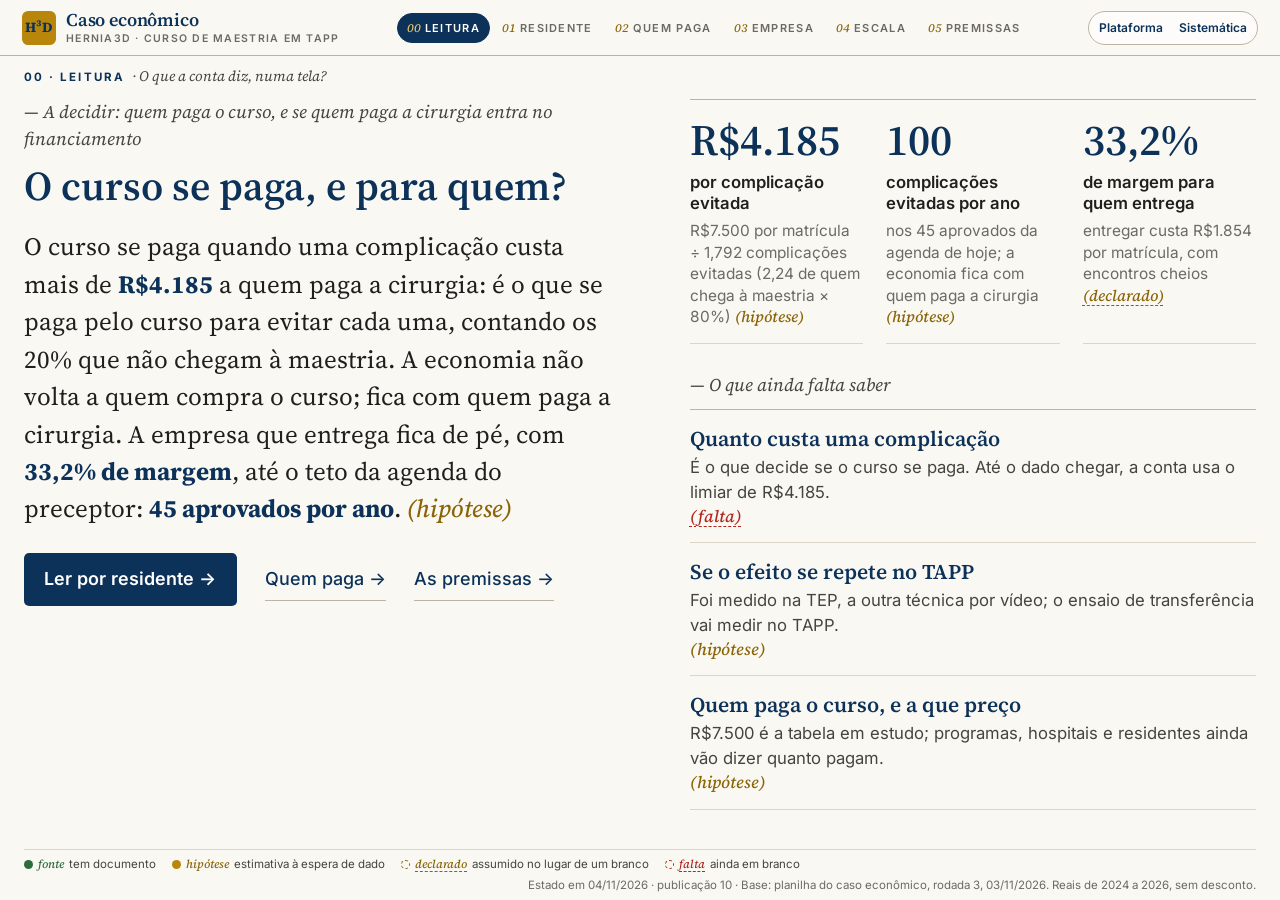
==== commit 1b9232b9: "Publicação 10: A lei dos mínimos A Direção ganha dois modos: Lei dos mínimos, que abre primeiro, e M" ====
--- a/caso-economico/index.html
+++ b/caso-economico/index.html
@@ -6,7 +6,7 @@
 <meta name="description" content="Caso econômico do curso de maestria em TAPP Hernia3D: quanto custa, quanto evita, e para quem. Rodada 3 das premissas.">
 <meta name="viewport" content="width=device-width, initial-scale=1">
 <title>Caso Econômico Hernia3D</title>
-<meta name="publicacao" content="9|2026-11-04">
+<meta name="publicacao" content="10|2026-11-04">
 <link rel="preconnect" href="https://fonts.googleapis.com">
 <link rel="preconnect" href="https://fonts.gstatic.com" crossorigin>
 <link href="https://fonts.googleapis.com/css2?family=Source+Serif+4:ital,opsz,wght@0,8..60,400;0,8..60,600;0,8..60,700;1,8..60,400;1,8..60,500&family=Inter:wght@400;500;600;700&display=swap" rel="stylesheet">
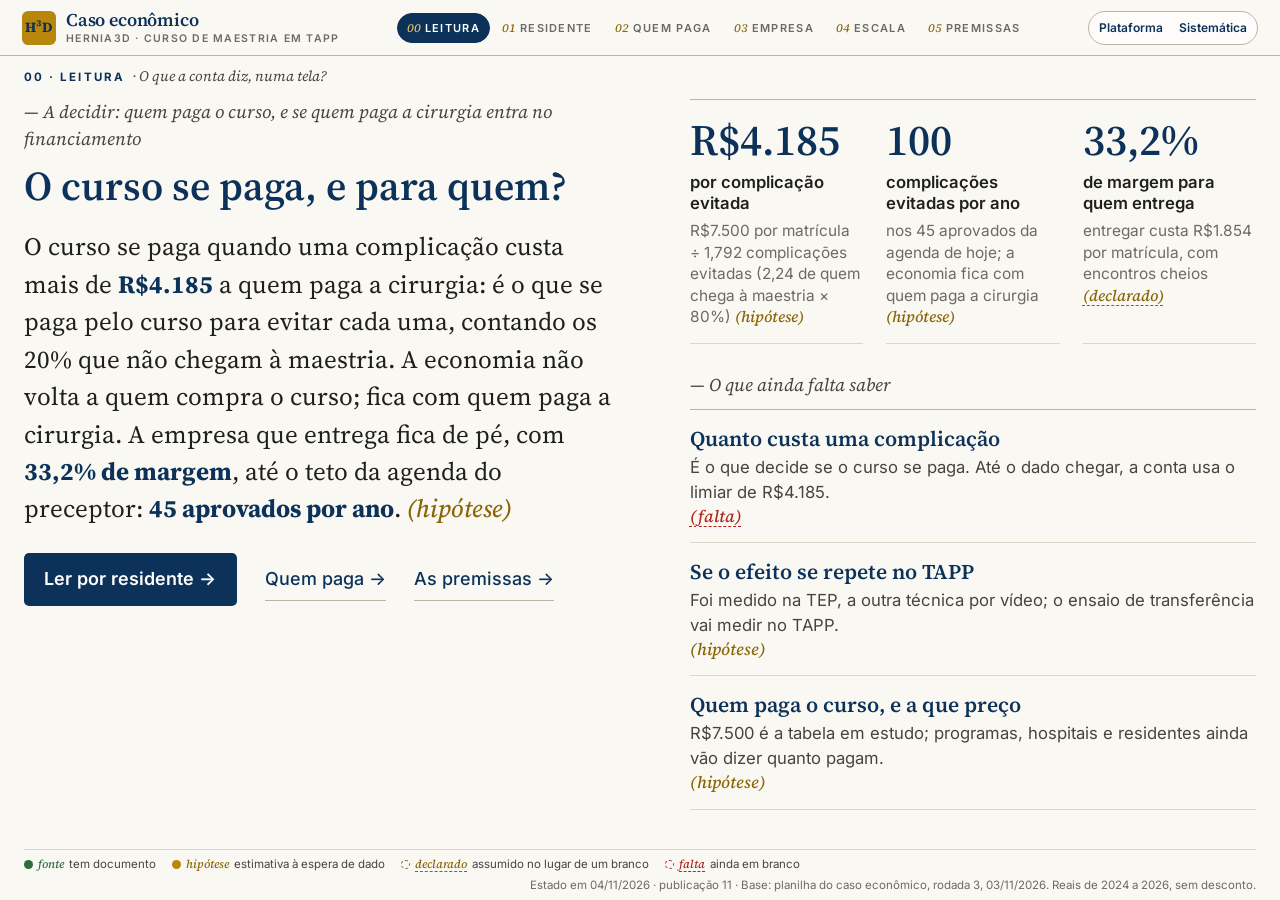
==== commit 0993ad0e: "Publicação 11: Os dois olhares da Direção A Direção abre com os dois lado a lado, como a 02: à esque" ====
--- a/caso-economico/index.html
+++ b/caso-economico/index.html
@@ -6,7 +6,7 @@
 <meta name="description" content="Caso econômico do curso de maestria em TAPP Hernia3D: quanto custa, quanto evita, e para quem. Rodada 3 das premissas.">
 <meta name="viewport" content="width=device-width, initial-scale=1">
 <title>Caso Econômico Hernia3D</title>
-<meta name="publicacao" content="10|2026-11-04">
+<meta name="publicacao" content="11|2026-11-04">
 <link rel="preconnect" href="https://fonts.googleapis.com">
 <link rel="preconnect" href="https://fonts.gstatic.com" crossorigin>
 <link href="https://fonts.googleapis.com/css2?family=Source+Serif+4:ital,opsz,wght@0,8..60,400;0,8..60,600;0,8..60,700;1,8..60,400;1,8..60,500&family=Inter:wght@400;500;600;700&display=swap" rel="stylesheet">
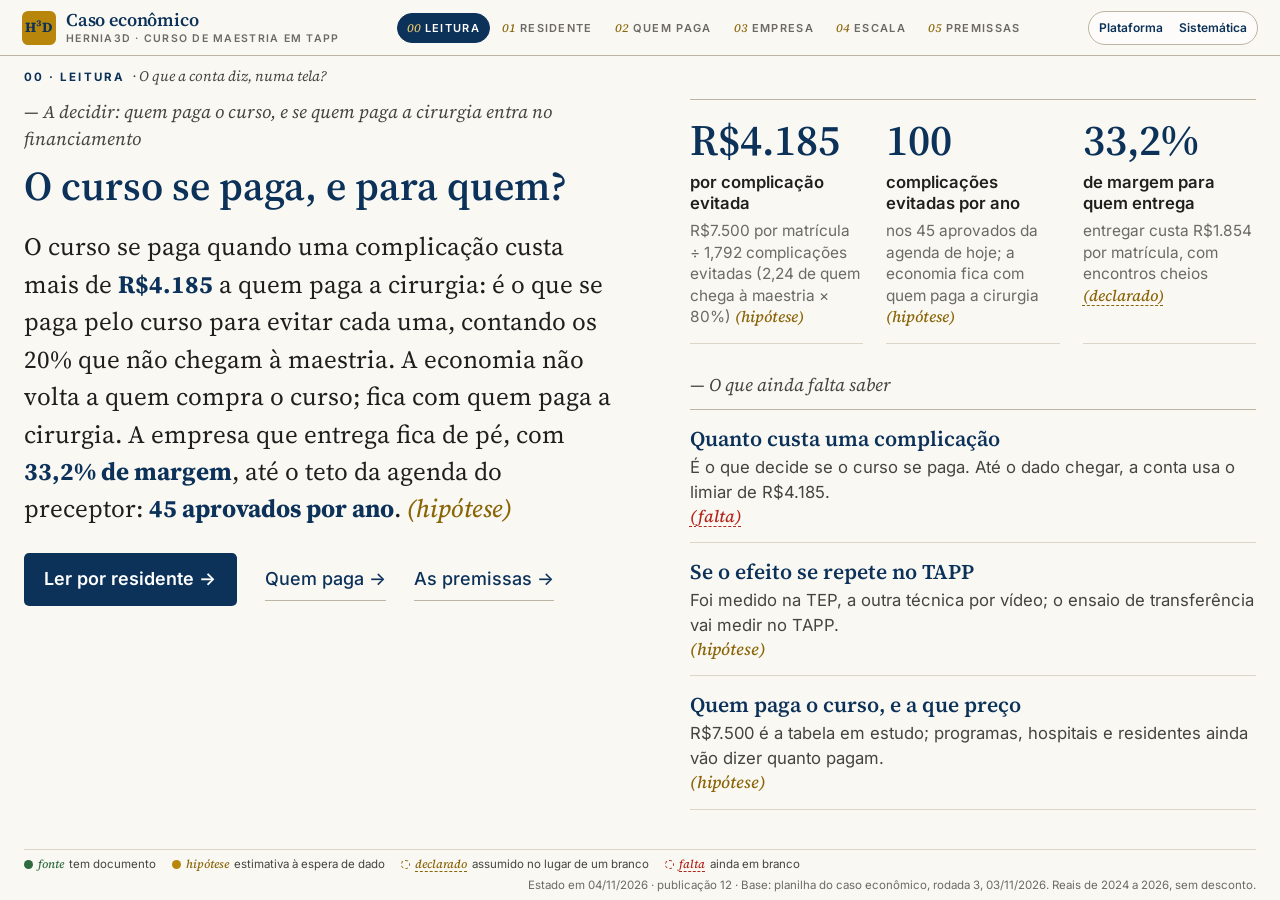
==== commit ef0c9041: "Publicação 12: Correção: a Direção só na sua aba Na publicação 11, o par da Direção aparecia por bai" ====
--- a/caso-economico/index.html
+++ b/caso-economico/index.html
@@ -6,7 +6,7 @@
 <meta name="description" content="Caso econômico do curso de maestria em TAPP Hernia3D: quanto custa, quanto evita, e para quem. Rodada 3 das premissas.">
 <meta name="viewport" content="width=device-width, initial-scale=1">
 <title>Caso Econômico Hernia3D</title>
-<meta name="publicacao" content="11|2026-11-04">
+<meta name="publicacao" content="12|2026-11-04">
 <link rel="preconnect" href="https://fonts.googleapis.com">
 <link rel="preconnect" href="https://fonts.gstatic.com" crossorigin>
 <link href="https://fonts.googleapis.com/css2?family=Source+Serif+4:ital,opsz,wght@0,8..60,400;0,8..60,600;0,8..60,700;1,8..60,400;1,8..60,500&family=Inter:wght@400;500;600;700&display=swap" rel="stylesheet">
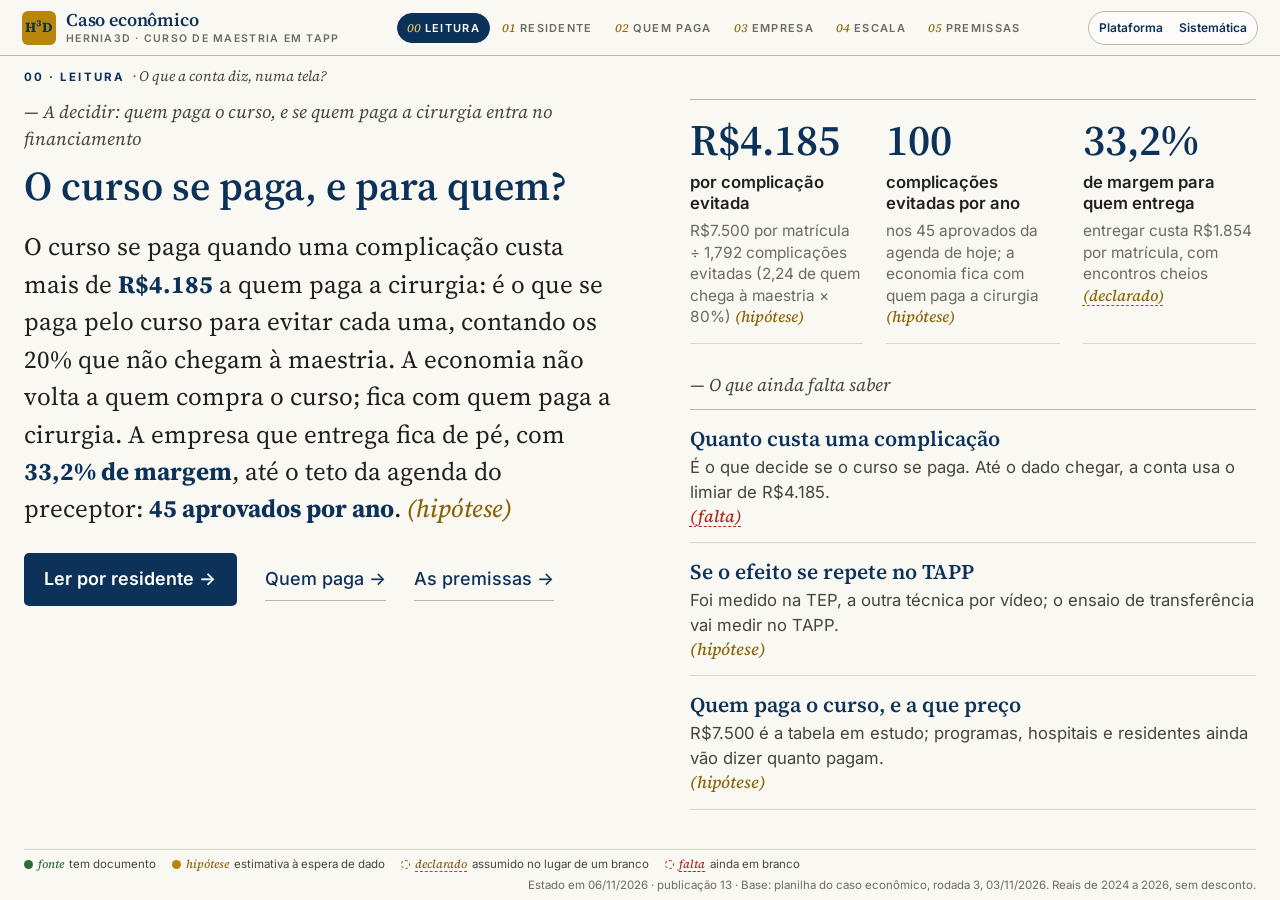
==== commit 12bed58c: "Publicação 13: A âncora e as quatro áreas A Sistemática passa a ter nove abas, na ordem do método: a" ====
--- a/caso-economico/index.html
+++ b/caso-economico/index.html
@@ -6,7 +6,7 @@
 <meta name="description" content="Caso econômico do curso de maestria em TAPP Hernia3D: quanto custa, quanto evita, e para quem. Rodada 3 das premissas.">
 <meta name="viewport" content="width=device-width, initial-scale=1">
 <title>Caso Econômico Hernia3D</title>
-<meta name="publicacao" content="12|2026-11-04">
+<meta name="publicacao" content="13|2026-11-06">
 <link rel="preconnect" href="https://fonts.googleapis.com">
 <link rel="preconnect" href="https://fonts.gstatic.com" crossorigin>
 <link href="https://fonts.googleapis.com/css2?family=Source+Serif+4:ital,opsz,wght@0,8..60,400;0,8..60,600;0,8..60,700;1,8..60,400;1,8..60,500&family=Inter:wght@400;500;600;700&display=swap" rel="stylesheet">
@@ -313,7 +313,11 @@
   .wm-nome{font-size:16px}
   .pecas a{padding:6px 4px}
 }
+/* em moldura: o painel aberto dentro de outra página (a aba Quanto da Sistemática mostra uma tela por vez). Sai a barra,
+   com o menu e o atalho das peças: o menu é o de quem emoldura. Liga com ?moldura no endereço */
+.em-moldura nav.barra{display:none}
 </style>
+<script>if (/[?&]moldura\b/.test(location.search)) document.documentElement.classList.add('em-moldura');</script>
 </head>
 <body>
 <nav class="barra">
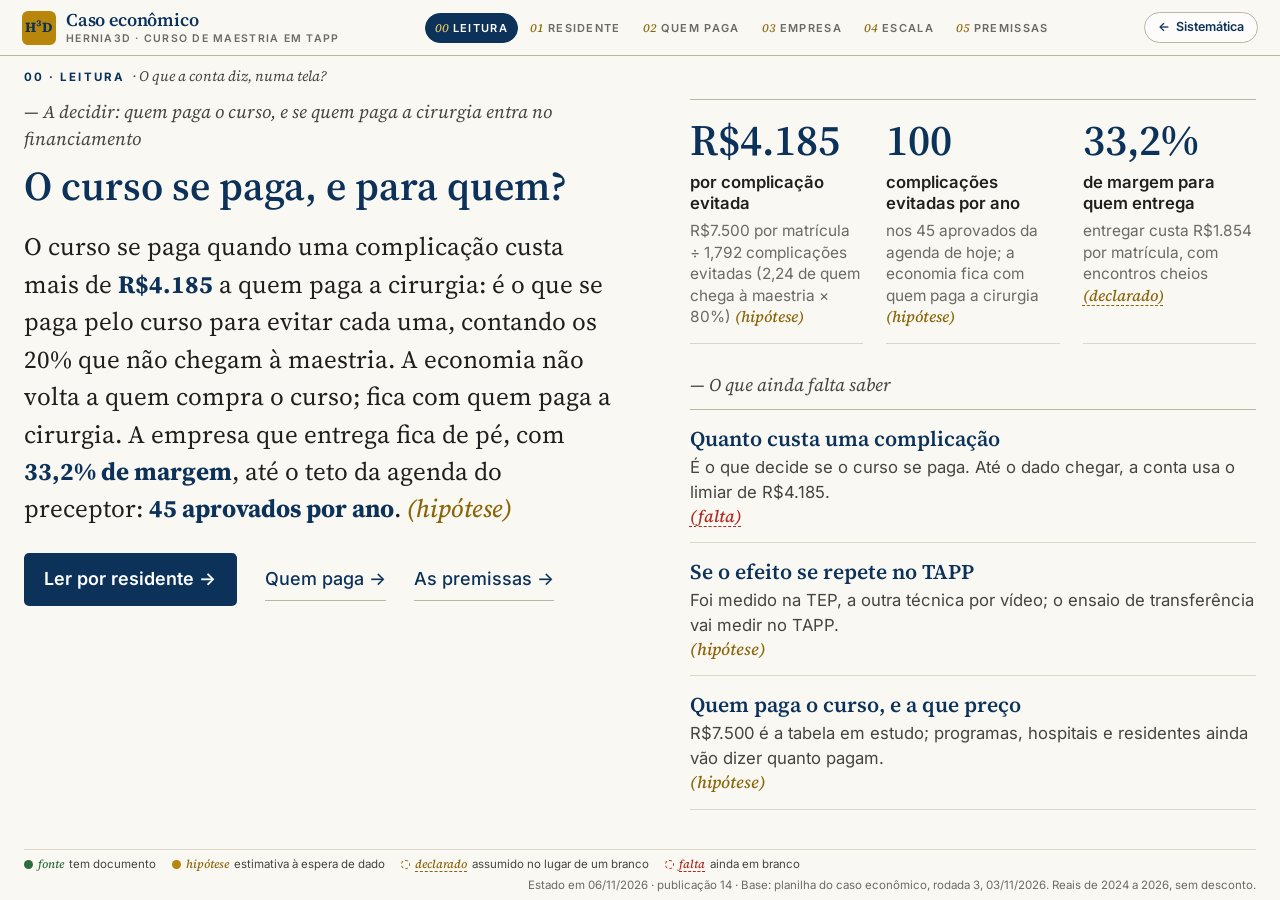
==== commit 1846e72e: "Publicação 14: A volta à Sistemática Na plataforma do residente e no caso econômico, o atalho para a" ====
--- a/caso-economico/index.html
+++ b/caso-economico/index.html
@@ -6,7 +6,7 @@
 <meta name="description" content="Caso econômico do curso de maestria em TAPP Hernia3D: quanto custa, quanto evita, e para quem. Rodada 3 das premissas.">
 <meta name="viewport" content="width=device-width, initial-scale=1">
 <title>Caso Econômico Hernia3D</title>
-<meta name="publicacao" content="13|2026-11-06">
+<meta name="publicacao" content="14|2026-11-06">
 <link rel="preconnect" href="https://fonts.googleapis.com">
 <link rel="preconnect" href="https://fonts.gstatic.com" crossorigin>
 <link href="https://fonts.googleapis.com/css2?family=Source+Serif+4:ital,opsz,wght@0,8..60,400;0,8..60,600;0,8..60,700;1,8..60,400;1,8..60,500&family=Inter:wght@400;500;600;700&display=swap" rel="stylesheet">
@@ -50,14 +50,12 @@
 .f-aba:hover{color:var(--tinta);border-color:var(--filete-forte)}
 .f-aba.on{background:var(--tinta);border-color:var(--tinta);color:#fff}
 .f-aba.on small{color:#E8C66A}
-/* a triangulação: cada peça aponta para as outras duas, numa pílula só, a mesma da Sistemática e da plataforma */
-.pecas{display:inline-flex;align-items:center;gap:2px;padding:3px 4px 3px 5px;border:1px solid var(--filete-forte);border-radius:999px;background:rgba(255,255,255,.6);font-size:12.5px;white-space:nowrap;flex-shrink:0}
-.pecas a{color:var(--tinta);font-weight:600;text-decoration:none;padding:4px 8px;border-radius:999px}
-.pecas a:hover{background:#fff;text-decoration:underline;text-underline-offset:3px}
-.irma-mark{width:24px;height:24px;border-radius:5px;background:var(--ouro);color:var(--tinta);font-family:var(--serif);font-weight:700;font-size:10px;display:flex;align-items:center;justify-content:center}
-@media (max-width:1440px){.pecas{padding:3px}.pecas .irma-mark{display:none}.pecas a{padding:4px 7px;font-size:12px}}
+/* a volta: o painel só aponta para a Sistemática, na aba que o mostra (4ª · Quanto). Um botão, no lugar da pílula das
+   outras duas peças */
+.volta-sis{display:inline-flex;align-items:center;gap:6px;padding:5px 13px;border:1px solid var(--filete-forte);border-radius:999px;background:rgba(255,255,255,.6);color:var(--tinta);font-size:12.5px;font-weight:600;text-decoration:none;white-space:nowrap;flex-shrink:0}
+.volta-sis:hover{background:#fff;text-decoration:underline;text-underline-offset:3px}
 @media (max-width:1360px){.f-aba{padding:5px 9px;letter-spacing:.12em;font-size:11px}.f-aba small{margin-right:4px}}
-@media (prefers-reduced-motion:no-preference){.f-aba,.pecas a{transition:color .15s,background .15s,border-color .15s}}
+@media (prefers-reduced-motion:no-preference){.f-aba,.volta-sis{transition:color .15s,background .15s,border-color .15s}}
 
 /* ---- o palco: a altura exata da tela ---- */
 .palco{display:flex;flex-direction:column;padding:10px 24px 6px;max-width:1800px;margin:0 auto}
@@ -252,12 +250,12 @@
   body{overflow:auto}
   nav.barra{flex-wrap:wrap;gap:6px 14px;padding:8px 16px}
   .nav-links{flex:1 1 100%;order:3}
-  .pecas{margin-left:auto}
+  .volta-sis{margin-left:auto}
   .palco{height:auto!important;padding:12px 18px 14px}
   .vista.on{display:block;height:auto}
   .painel,.leitura{height:auto;overflow:visible}
   .v-dupla .leitura{border-left:0;padding-left:0;border-top:1px solid var(--filete-forte);margin-top:22px;padding-top:16px}
-  .f-aba,.bt-texto,.volta,.l-elo,.n-ver,.mais,.brand,.pecas,.pecas a{min-height:36px}
+  .f-aba,.bt-texto,.volta,.l-elo,.n-ver,.mais,.brand,.volta-sis{min-height:36px}
   .n-ver{min-width:36px}
   .prem,.f-vem button{min-height:36px}
 }
@@ -271,9 +269,7 @@
 @media (max-width:767px){
   nav.barra{padding:6px 12px;gap:6px 10px}
   .wm-nome small{display:none}
-  .pecas{padding:2px 3px;font-size:12px}
-  .pecas .irma-mark{display:none}
-  .pecas a{padding:6px}
+  .volta-sis{padding:4px 10px;font-size:12px}
   .nav-links,.nav-links.duas{display:grid;grid-template-columns:repeat(3,auto);justify-content:stretch;gap:4px}
   .f-aba{display:flex;align-items:center;justify-content:center;font-size:12px;letter-spacing:.06em;padding:0 6px}
   .palco{padding:10px 14px 14px}
@@ -311,10 +307,10 @@
   .brand{gap:8px}
   .brand-mark{width:30px;height:30px;font-size:13px}
   .wm-nome{font-size:16px}
-  .pecas a{padding:6px 4px}
+  .volta-sis{padding:4px 8px}
 }
 /* em moldura: o painel aberto dentro de outra página (a aba Quanto da Sistemática mostra uma tela por vez). Sai a barra,
-   com o menu e o atalho das peças: o menu é o de quem emoldura. Liga com ?moldura no endereço */
+   com o menu e a volta à Sistemática: o menu é o de quem emoldura. Liga com ?moldura no endereço */
 .em-moldura nav.barra{display:none}
 </style>
 <script>if (/[?&]moldura\b/.test(location.search)) document.documentElement.classList.add('em-moldura');</script>
@@ -323,12 +319,9 @@
 <nav class="barra">
   <a class="brand" href="?vista=leitura" data-vai="leitura"><span class="brand-mark" aria-hidden="true">H³D</span><span class="wm-nome">Caso econômico<small><span class="wm-marca">Hernia3D · </span>curso de maestria em TAPP</small></span></a>
   <div class="nav-links" id="abas" role="tablist" aria-label="as seis abas da conta"></div>
-  <!-- a triangulação: cada peça aponta para as outras duas. Na publicação, os endereços do vault viram os do site -->
-  <div class="pecas" role="group" aria-label="as outras peças do Hernia3D">
-    <span class="irma-mark" aria-hidden="true">H³D</span>
-    <a href="../" data-irma title="Plataforma do residente">Plataforma</a>
-    <a href="../sistematica/" data-irma title="Sistemática Hernia3D">Sistemática</a>
-  </div>
+  <!-- a volta: o painel só aponta para a Sistemática, na aba que o mostra (4ª · Quanto), no passo aberto. Na publicação,
+       o endereço do vault vira o do site -->
+  <a class="volta-sis" href="../sistematica/?vista=economico" data-irma aria-label="Voltar à Sistemática"><span aria-hidden="true">←</span> Sistemática</a>
 </nav>
 <main class="palco">
   <h1 class="pergunta" id="pergunta"></h1>
@@ -844,6 +837,9 @@
     if (IDS.indexOf(id) < 0) id = "leitura";
     var v = VISTAS[IDS.indexOf(id)];
     atual = id;
+    // a volta à Sistemática leva ao passo aberto, quando ele é um dos quatro da aba 4ª · Quanto (a base é o endereço do HTML)
+    var vs = document.querySelector(".volta-sis");
+    if (vs) { vs.dataset.base = vs.dataset.base || vs.getAttribute("href"); vs.setAttribute("href", vs.dataset.base + (["residente", "pagador", "empresa", "escala"].indexOf(id) >= 0 ? "&item=" + id : "")); }
     VISTAS.forEach(function (x) {
       var on = x.id === id;
       document.getElementById("v-" + x.id).classList.toggle("on", on);
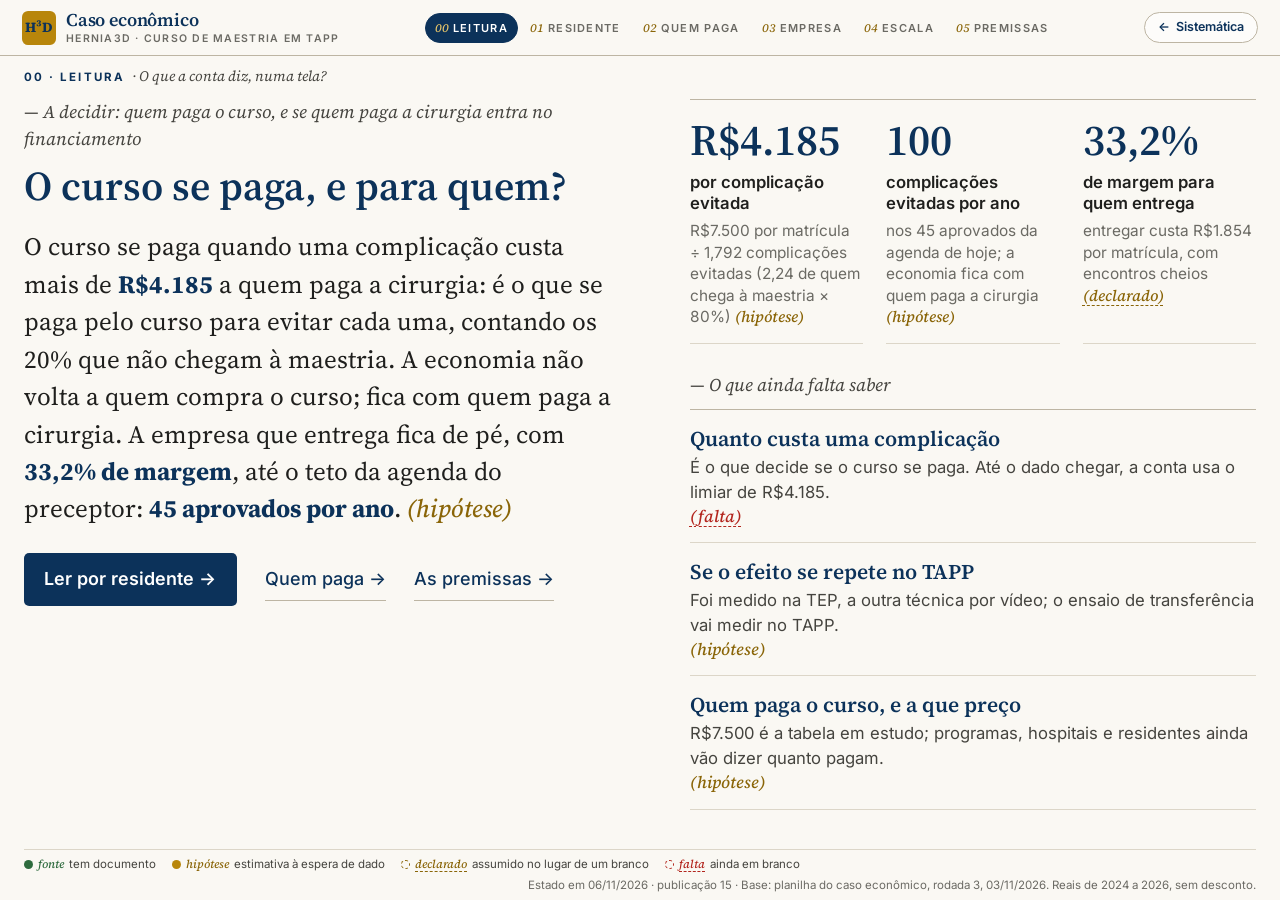
==== commit f5dae60c: "Publicação 15: O rodapé sem o carimbo Na Sistemática, sai do rodapé a linha com a data, o número da " ====
--- a/caso-economico/index.html
+++ b/caso-economico/index.html
@@ -6,7 +6,7 @@
 <meta name="description" content="Caso econômico do curso de maestria em TAPP Hernia3D: quanto custa, quanto evita, e para quem. Rodada 3 das premissas.">
 <meta name="viewport" content="width=device-width, initial-scale=1">
 <title>Caso Econômico Hernia3D</title>
-<meta name="publicacao" content="14|2026-11-06">
+<meta name="publicacao" content="15|2026-11-06">
 <link rel="preconnect" href="https://fonts.googleapis.com">
 <link rel="preconnect" href="https://fonts.gstatic.com" crossorigin>
 <link href="https://fonts.googleapis.com/css2?family=Source+Serif+4:ital,opsz,wght@0,8..60,400;0,8..60,600;0,8..60,700;1,8..60,400;1,8..60,500&family=Inter:wght@400;500;600;700&display=swap" rel="stylesheet">
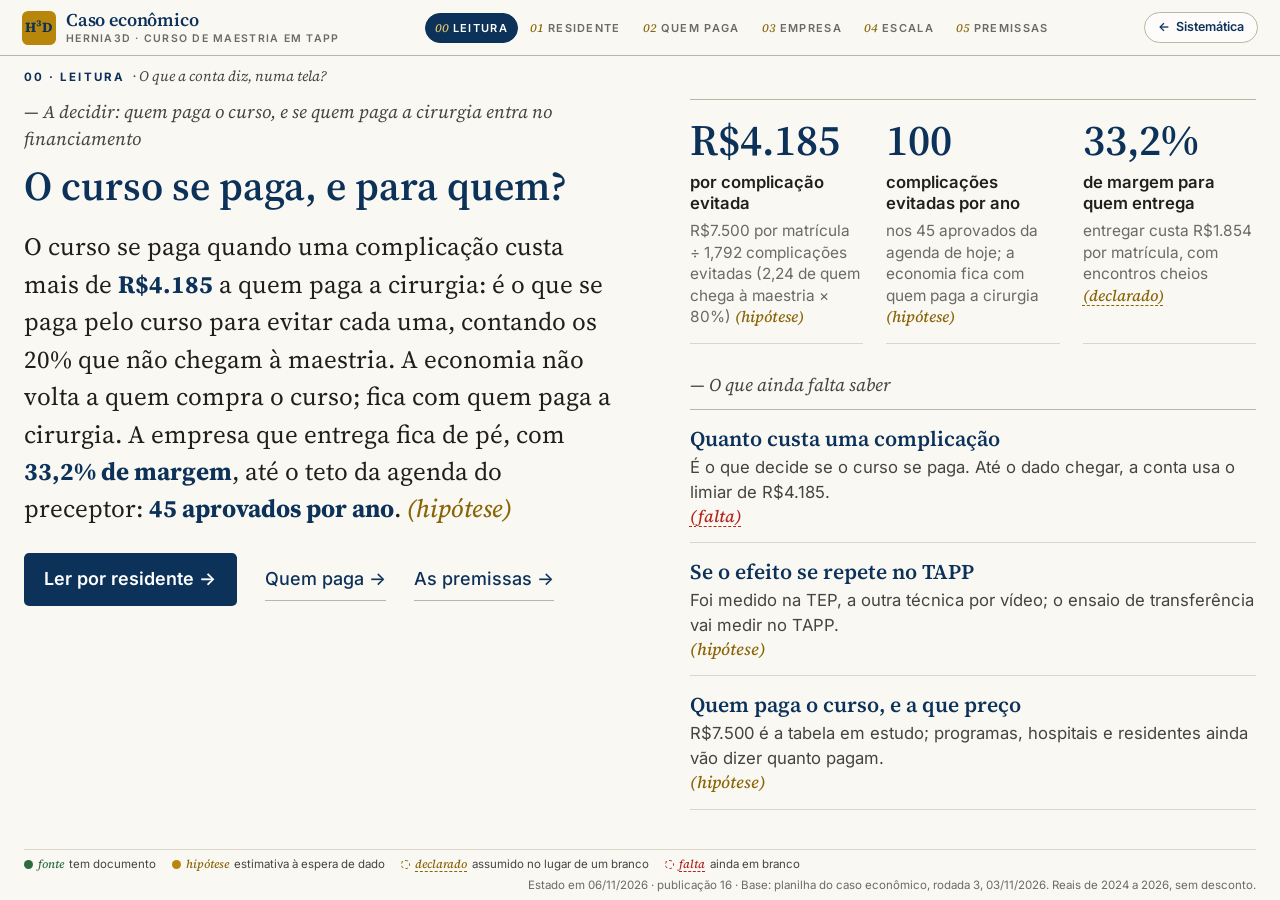
==== commit 4ac2578b: "Publicação 16: O escudo da âncora O símbolo da âncora deixa de ser o losango e passa a ser um escudo" ====
--- a/caso-economico/index.html
+++ b/caso-economico/index.html
@@ -6,7 +6,7 @@
 <meta name="description" content="Caso econômico do curso de maestria em TAPP Hernia3D: quanto custa, quanto evita, e para quem. Rodada 3 das premissas.">
 <meta name="viewport" content="width=device-width, initial-scale=1">
 <title>Caso Econômico Hernia3D</title>
-<meta name="publicacao" content="15|2026-11-06">
+<meta name="publicacao" content="16|2026-11-06">
 <link rel="preconnect" href="https://fonts.googleapis.com">
 <link rel="preconnect" href="https://fonts.gstatic.com" crossorigin>
 <link href="https://fonts.googleapis.com/css2?family=Source+Serif+4:ital,opsz,wght@0,8..60,400;0,8..60,600;0,8..60,700;1,8..60,400;1,8..60,500&family=Inter:wght@400;500;600;700&display=swap" rel="stylesheet">
